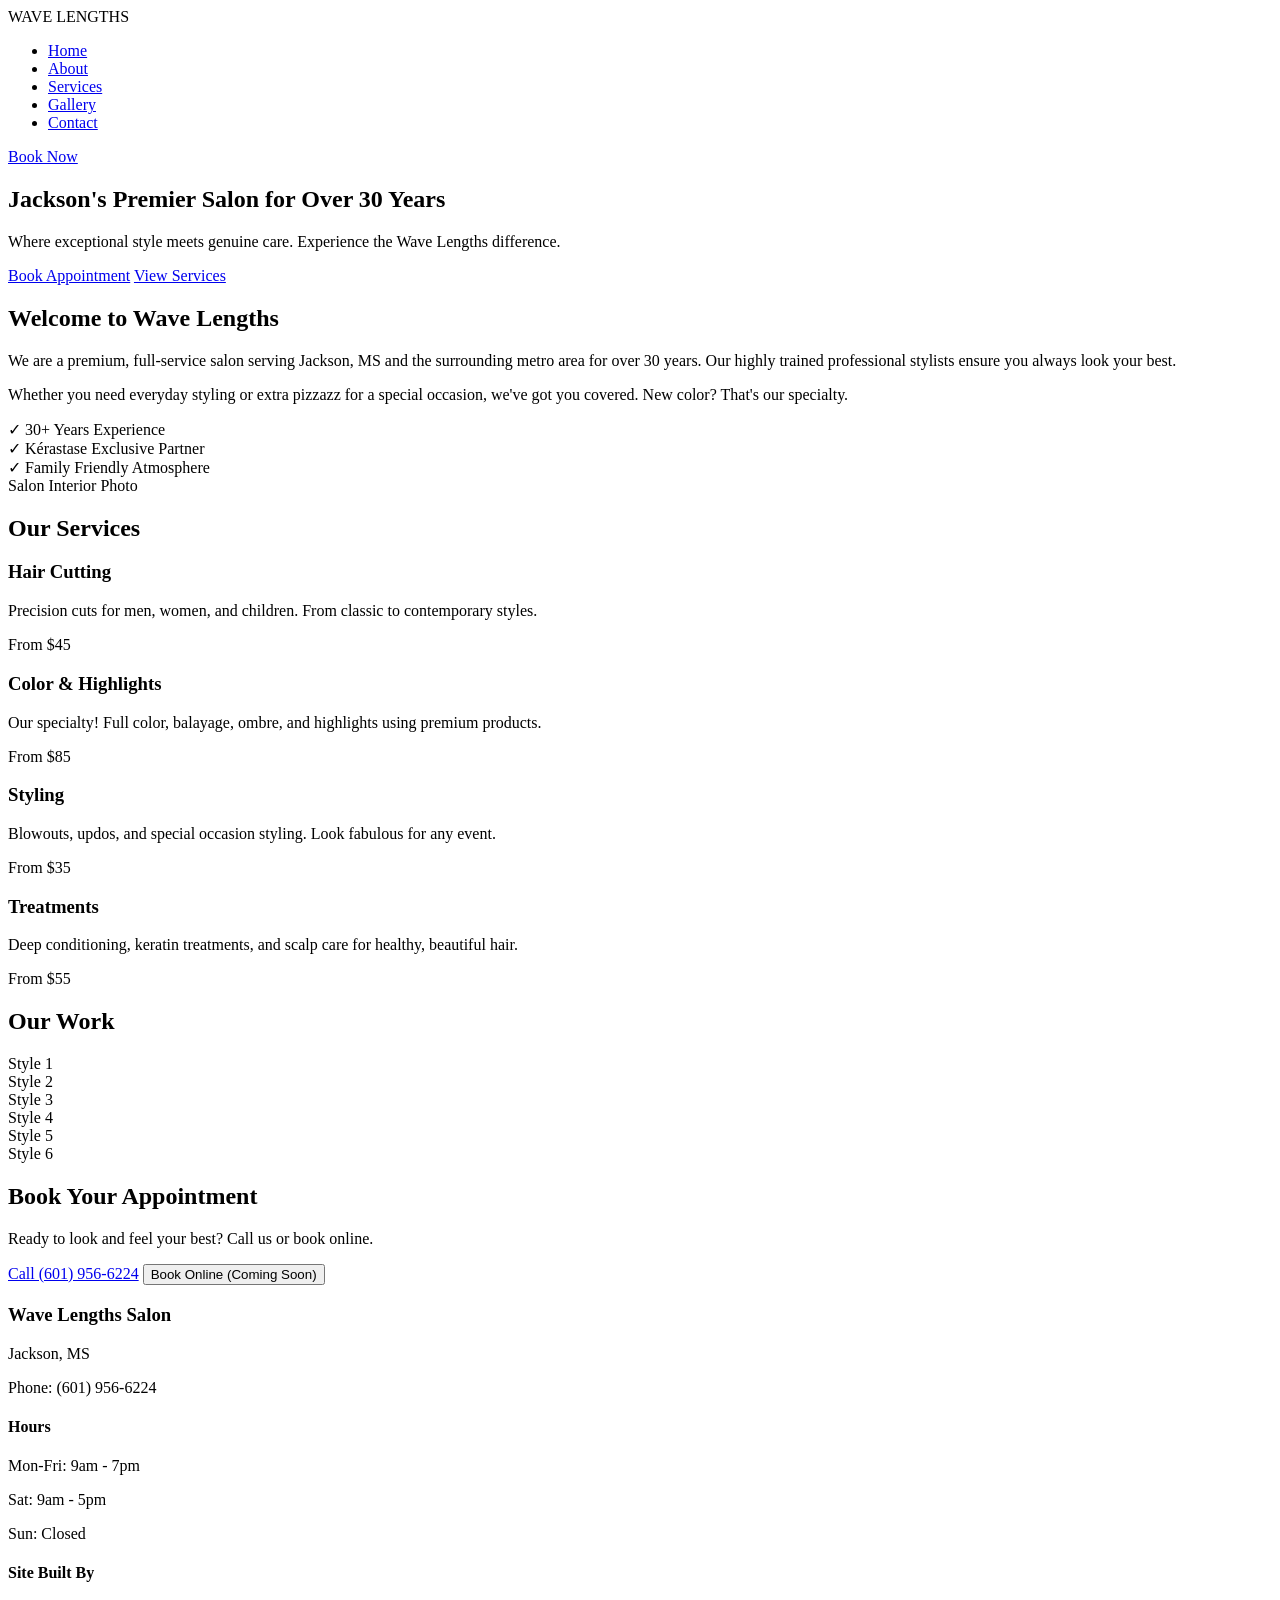
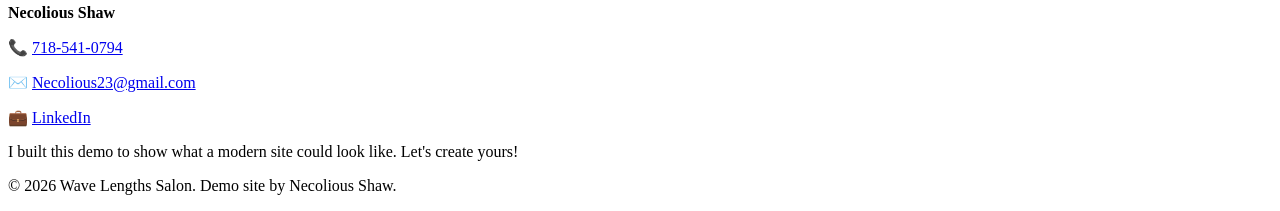
==== index.html @ 5026e99c "Create index.html" ====
<!DOCTYPE html>
<html lang="en">
<head>
    <meta charset="UTF-8">
    <meta name="viewport" content="width=device-width, initial-scale=1.0">
    <title>Wave Lengths Salon | Jackson MS</title>
    <link rel="stylesheet" href="style.css">
    <link href="https://fonts.googleapis.com/css2?family=Playfair+Display:wght@400;600&family=Lato:wght@300;400;700&display=swap" rel="stylesheet">
</head>
<body>
    <!-- Navigation -->
    <nav>
        <div class="logo">WAVE LENGTHS</div>
        <ul class="nav-links">
            <li><a href="#home">Home</a></li>
            <li><a href="#about">About</a></li>
            <li><a href="#services">Services</a></li>
            <li><a href="#gallery">Gallery</a></li>
            <li><a href="#contact">Contact</a></li>
        </ul>
        <a href="#book" class="cta-btn">Book Now</a>
    </nav>

    <!-- Hero Section -->
    <section id="home" class="hero">
        <div class="hero-content">
            <h1>Jackson's Premier Salon for Over 30 Years</h1>
            <p>Where exceptional style meets genuine care. Experience the Wave Lengths difference.</p>
            <div class="hero-buttons">
                <a href="#book" class="btn-primary">Book Appointment</a>
                <a href="#services" class="btn-secondary">View Services</a>
            </div>
        </div>
    </section>

    <!-- About Section -->
    <section id="about" class="about">
        <div class="container">
            <div class="about-grid">
                <div class="about-text">
                    <h2>Welcome to Wave Lengths</h2>
                    <p>We are a premium, full-service salon serving Jackson, MS and the surrounding metro area for over 30 years. Our highly trained professional stylists ensure you always look your best.</p>
                    <p>Whether you need everyday styling or extra pizzazz for a special occasion, we've got you covered. New color? That's our specialty.</p>
                    <div class="features">
                        <div class="feature">
                            <span class="icon">✓</span>
                            <span>30+ Years Experience</span>
                        </div>
                        <div class="feature">
                            <span class="icon">✓</span>
                            <span>Kérastase Exclusive Partner</span>
                        </div>
                        <div class="feature">
                            <span class="icon">✓</span>
                            <span>Family Friendly Atmosphere</span>
                        </div>
                    </div>
                </div>
                <div class="about-image">
                    <div class="image-placeholder">Salon Interior Photo</div>
                </div>
            </div>
        </div>
    </section>

    <!-- Services Section -->
    <section id="services" class="services">
        <div class="container">
            <h2>Our Services</h2>
            <div class="services-grid">
                <div class="service-card">
                    <h3>Hair Cutting</h3>
                    <p>Precision cuts for men, women, and children. From classic to contemporary styles.</p>
                    <span class="price">From $45</span>
                </div>
                <div class="service-card">
                    <h3>Color & Highlights</h3>
                    <p>Our specialty! Full color, balayage, ombre, and highlights using premium products.</p>
                    <span class="price">From $85</span>
                </div>
                <div class="service-card">
                    <h3>Styling</h3>
                    <p>Blowouts, updos, and special occasion styling. Look fabulous for any event.</p>
                    <span class="price">From $35</span>
                </div>
                <div class="service-card">
                    <h3>Treatments</h3>
                    <p>Deep conditioning, keratin treatments, and scalp care for healthy, beautiful hair.</p>
                    <span class="price">From $55</span>
                </div>
            </div>
        </div>
    </section>

    <!-- Gallery Section -->
    <section id="gallery" class="gallery">
        <div class="container">
            <h2>Our Work</h2>
            <div class="gallery-grid">
                <div class="gallery-item">Style 1</div>
                <div class="gallery-item">Style 2</div>
                <div class="gallery-item">Style 3</div>
                <div class="gallery-item">Style 4</div>
                <div class="gallery-item">Style 5</div>
                <div class="gallery-item">Style 6</div>
            </div>
        </div>
    </section>

    <!-- Book Section -->
    <section id="book" class="book">
        <div class="container">
            <h2>Book Your Appointment</h2>
            <p>Ready to look and feel your best? Call us or book online.</p>
            <div class="book-options">
                <a href="tel:601-956-6224" class="btn-primary">Call (601) 956-6224</a>
                <button class="btn-secondary">Book Online (Coming Soon)</button>
            </div>
        </div>
    </section>

    <!-- Footer -->
    <footer>
        <div class="container">
            <div class="footer-grid">
                <div class="footer-info">
                    <h3>Wave Lengths Salon</h3>
                    <p>Jackson, MS</p>
                    <p>Phone: (601) 956-6224</p>
                </div>
                <div class="footer-hours">
                    <h4>Hours</h4>
                    <p>Mon-Fri: 9am - 7pm</p>
                    <p>Sat: 9am - 5pm</p>
                    <p>Sun: Closed</p>
                </div>
                <div class="footer-contact">
                    <h4>Site Built By</h4>
                    <p><strong>Necolious Shaw</strong></p>
                    <p>📞 <a href="tel:718-541-0794">718-541-0794</a></p>
                    <p>✉️ <a href="mailto:Necolious23@gmail.com">Necolious23@gmail.com</a></p>
                    <p>💼 <a href="https://www.linkedin.com/in/necolious-shaw-442873396/" target="_blank">LinkedIn</a></p>
                    <p class="offer">I built this demo to show what a modern site could look like. Let's create yours!</p>
                </div>
            </div>
            <div class="footer-bottom">
                <p>&copy; 2026 Wave Lengths Salon. Demo site by Necolious Shaw.</p>
            </div>
        </div>
    </footer>
</body>
</html>
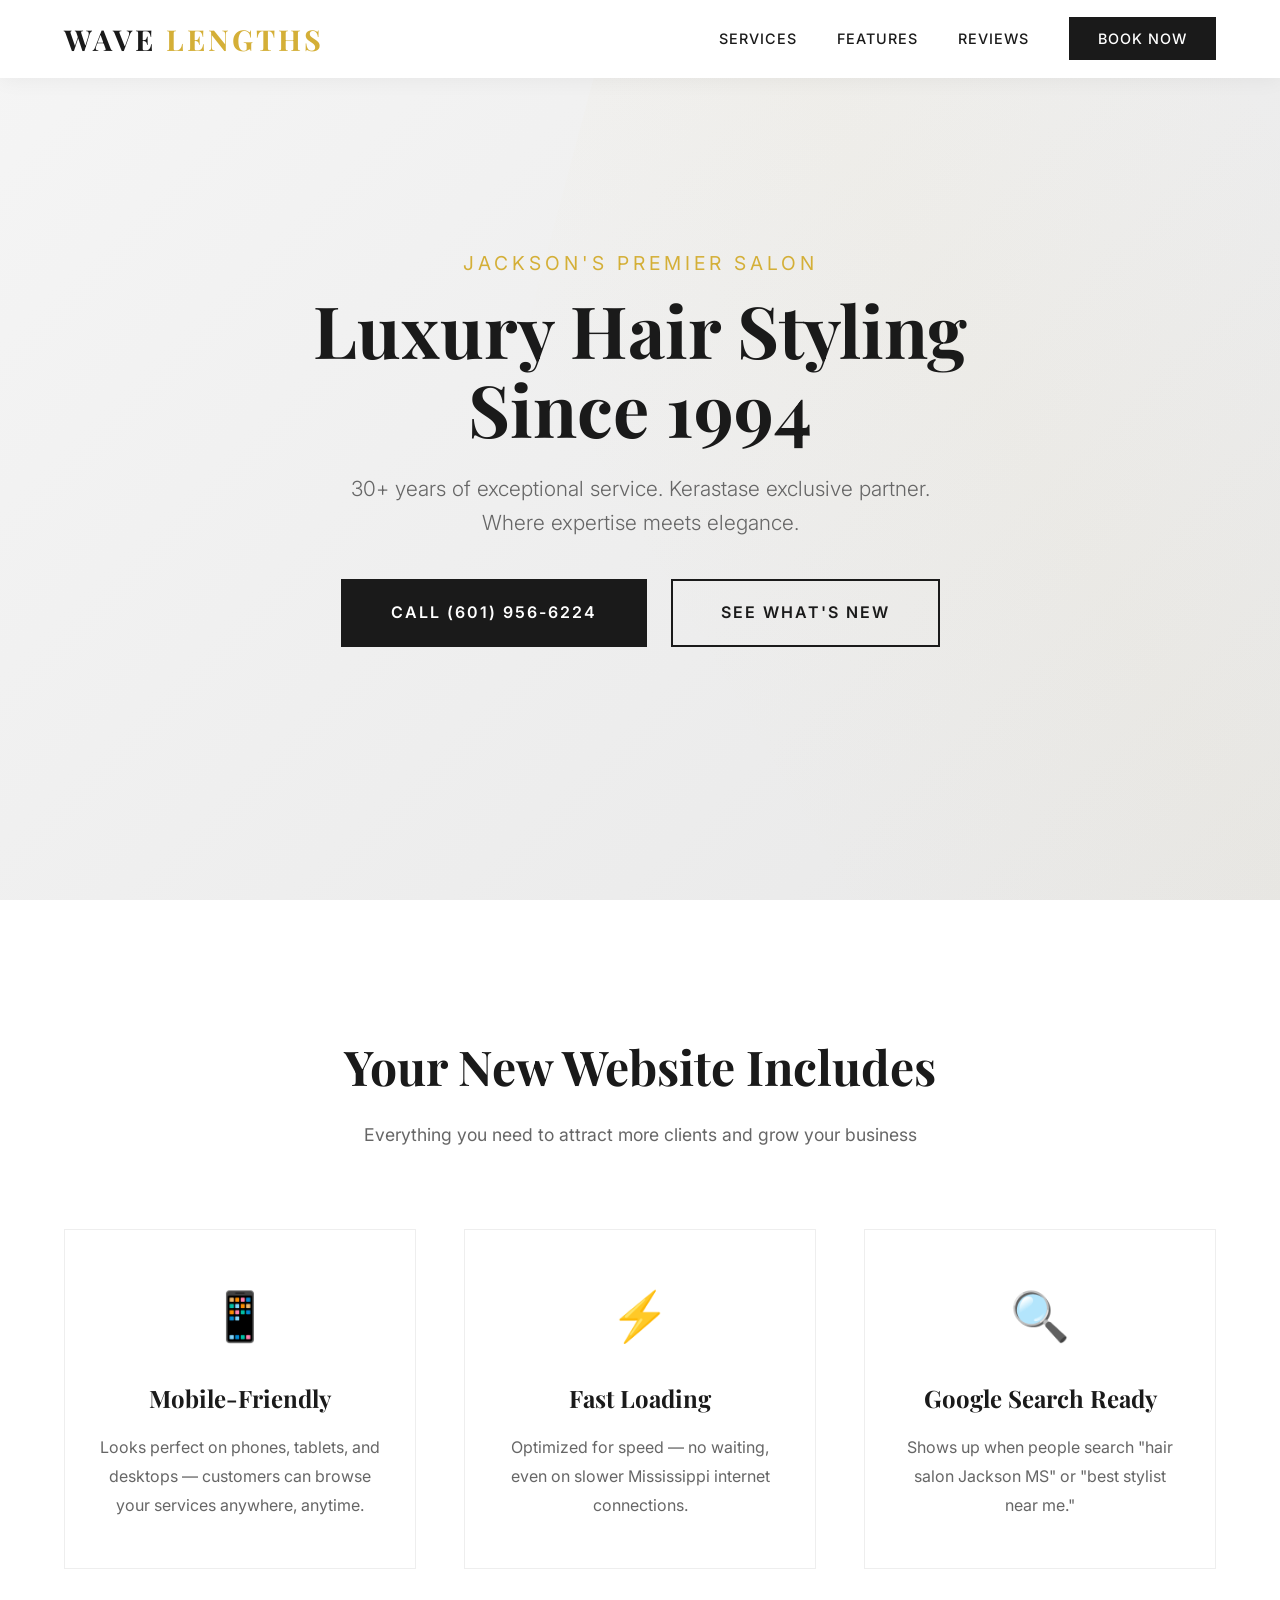
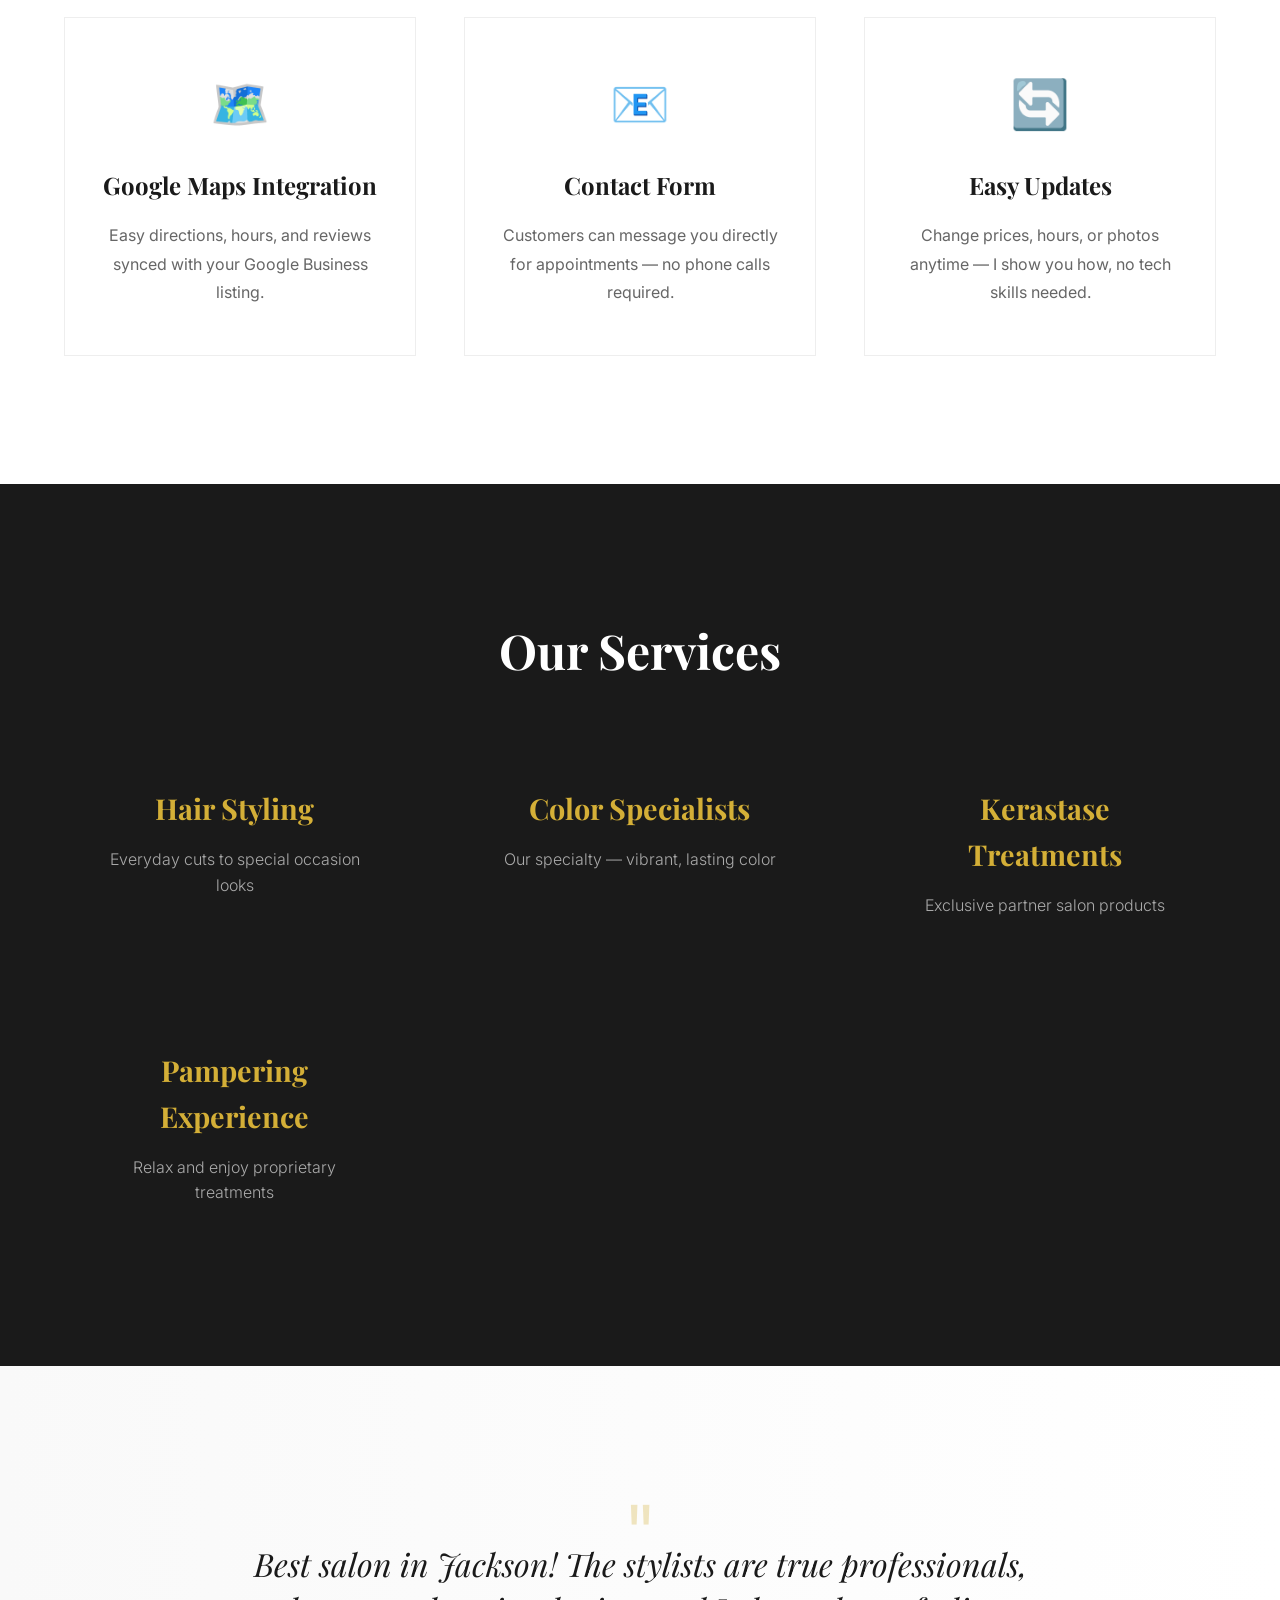
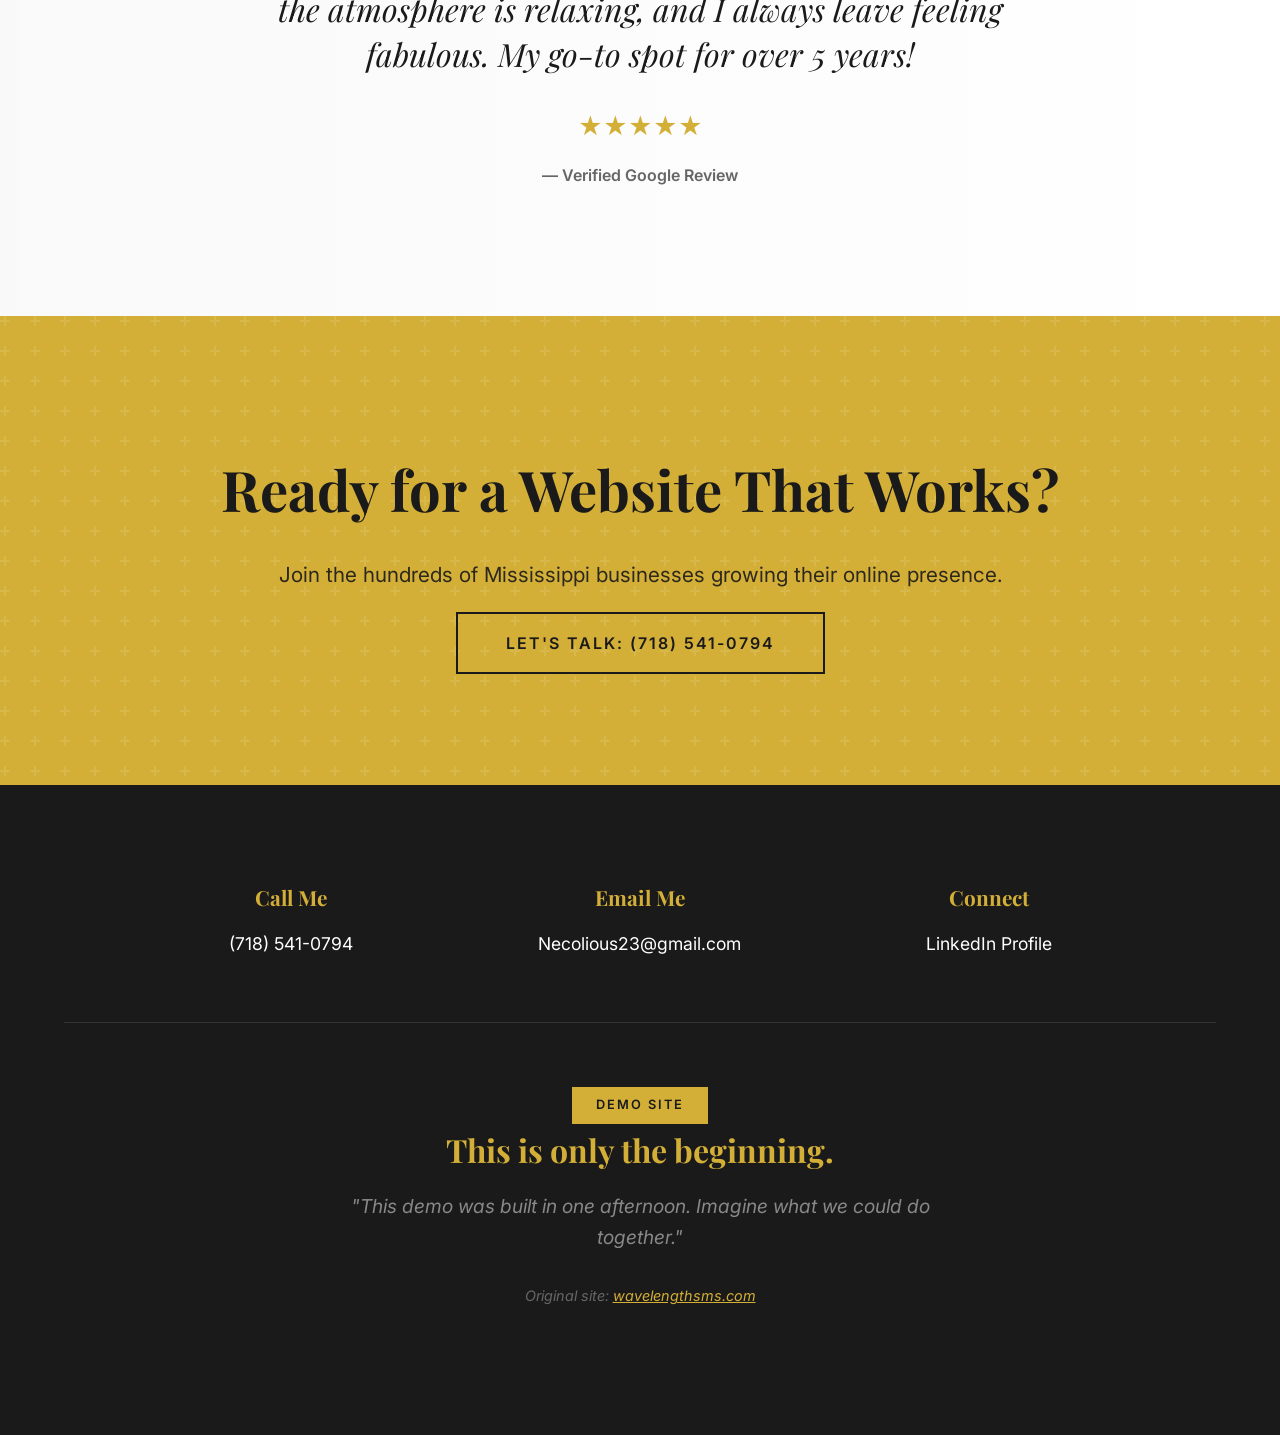
==== commit ac1eebd7: "Update index.html" ====
--- a/index.html
+++ b/index.html
@@ -3,150 +3,625 @@
 <head>
     <meta charset="UTF-8">
     <meta name="viewport" content="width=device-width, initial-scale=1.0">
-    <title>Wave Lengths Salon | Jackson MS</title>
-    <link rel="stylesheet" href="style.css">
-    <link href="https://fonts.googleapis.com/css2?family=Playfair+Display:wght@400;600&family=Lato:wght@300;400;700&display=swap" rel="stylesheet">
+    <title>Wave Lengths Salon | Premium Hair Styling in Jackson, MS</title>
+    <link href="https://fonts.googleapis.com/css2?family=Playfair+Display:wght@400;600;700&family=Inter:wght@300;400;500;600&display=swap" rel="stylesheet">
+    <style>
+        * {
+            margin: 0;
+            padding: 0;
+            box-sizing: border-box;
+        }
+
+        :root {
+            --gold: #D4AF37;
+            --dark: #1a1a1a;
+            --light: #fafafa;
+            --gray: #666;
+            --accent: #2c2c2c;
+        }
+
+        body {
+            font-family: 'Inter', sans-serif;
+            line-height: 1.6;
+            color: var(--dark);
+            overflow-x: hidden;
+        }
+
+        /* Navigation */
+        nav {
+            position: fixed;
+            top: 0;
+            width: 100%;
+            background: rgba(255,255,255,0.98);
+            backdrop-filter: blur(10px);
+            z-index: 1000;
+            padding: 1rem 5%;
+            display: flex;
+            justify-content: space-between;
+            align-items: center;
+            box-shadow: 0 2px 20px rgba(0,0,0,0.05);
+        }
+
+        .logo {
+            font-family: 'Playfair Display', serif;
+            font-size: 1.8rem;
+            font-weight: 700;
+            color: var(--dark);
+            letter-spacing: 3px;
+        }
+
+        .logo span {
+            color: var(--gold);
+        }
+
+        .nav-links {
+            display: flex;
+            gap: 2.5rem;
+            list-style: none;
+        }
+
+        .nav-links a {
+            text-decoration: none;
+            color: var(--dark);
+            font-weight: 500;
+            font-size: 0.9rem;
+            text-transform: uppercase;
+            letter-spacing: 1px;
+            transition: color 0.3s;
+        }
+
+        .nav-links a:hover {
+            color: var(--gold);
+        }
+
+        .cta-btn {
+            background: var(--dark);
+            color: white !important;
+            padding: 0.8rem 1.8rem;
+            border-radius: 0;
+            transition: all 0.3s;
+        }
+
+        .cta-btn:hover {
+            background: var(--gold);
+            color: var(--dark) !important;
+        }
+
+        /* Hero Section */
+        .hero {
+            height: 100vh;
+            background: linear-gradient(135deg, #f5f5f5 0%, #e8e8e8 100%);
+            display: flex;
+            align-items: center;
+            justify-content: center;
+            text-align: center;
+            position: relative;
+            overflow: hidden;
+        }
+
+        .hero::before {
+            content: '';
+            position: absolute;
+            top: -50%;
+            right: -20%;
+            width: 80%;
+            height: 200%;
+            background: linear-gradient(45deg, transparent 30%, rgba(212,175,55,0.03) 50%, transparent 70%);
+            transform: rotate(15deg);
+        }
+
+        .hero-content {
+            z-index: 2;
+            max-width: 900px;
+            padding: 0 2rem;
+        }
+
+        .hero h1 {
+            font-family: 'Playfair Display', serif;
+            font-size: 4.5rem;
+            font-weight: 700;
+            margin-bottom: 1.5rem;
+            line-height: 1.1;
+            animation: fadeInUp 1s ease;
+        }
+
+        .hero h1 span {
+            color: var(--gold);
+            display: block;
+            font-size: 1.2rem;
+            font-family: 'Inter', sans-serif;
+            letter-spacing: 4px;
+            text-transform: uppercase;
+            margin-bottom: 1rem;
+            font-weight: 400;
+        }
+
+        .hero p {
+            font-size: 1.3rem;
+            color: var(--gray);
+            margin-bottom: 2.5rem;
+            animation: fadeInUp 1s ease 0.2s both;
+            font-weight: 300;
+        }
+
+        .hero-buttons {
+            display: flex;
+            gap: 1.5rem;
+            justify-content: center;
+            animation: fadeInUp 1s ease 0.4s both;
+        }
+
+        .btn-primary {
+            background: var(--dark);
+            color: white;
+            padding: 1.2rem 3rem;
+            text-decoration: none;
+            font-weight: 600;
+            text-transform: uppercase;
+            letter-spacing: 2px;
+            transition: all 0.3s;
+            border: 2px solid var(--dark);
+        }
+
+        .btn-primary:hover {
+            background: transparent;
+            color: var(--dark);
+        }
+
+        .btn-secondary {
+            background: transparent;
+            color: var(--dark);
+            padding: 1.2rem 3rem;
+            text-decoration: none;
+            font-weight: 600;
+            text-transform: uppercase;
+            letter-spacing: 2px;
+            border: 2px solid var(--dark);
+            transition: all 0.3s;
+        }
+
+        .btn-secondary:hover {
+            background: var(--gold);
+            border-color: var(--gold);
+        }
+
+        /* Features Section */
+        .features {
+            padding: 8rem 5%;
+            background: white;
+        }
+
+        .section-header {
+            text-align: center;
+            margin-bottom: 5rem;
+        }
+
+        .section-header h2 {
+            font-family: 'Playfair Display', serif;
+            font-size: 3rem;
+            margin-bottom: 1rem;
+        }
+
+        .section-header p {
+            color: var(--gray);
+            font-size: 1.1rem;
+        }
+
+        .features-grid {
+            display: grid;
+            grid-template-columns: repeat(auto-fit, minmax(300px, 1fr));
+            gap: 3rem;
+            max-width: 1400px;
+            margin: 0 auto;
+        }
+
+        .feature-card {
+            padding: 3rem 2rem;
+            text-align: center;
+            border: 1px solid #eee;
+            transition: all 0.3s;
+            position: relative;
+            overflow: hidden;
+        }
+
+        .feature-card::before {
+            content: '';
+            position: absolute;
+            top: 0;
+            left: 0;
+            width: 100%;
+            height: 3px;
+            background: var(--gold);
+            transform: scaleX(0);
+            transition: transform 0.3s;
+        }
+
+        .feature-card:hover {
+            box-shadow: 0 20px 40px rgba(0,0,0,0.1);
+            transform: translateY(-5px);
+        }
+
+        .feature-card:hover::before {
+            transform: scaleX(1);
+        }
+
+        .feature-icon {
+            font-size: 3rem;
+            margin-bottom: 1.5rem;
+            display: block;
+        }
+
+        .feature-card h3 {
+            font-family: 'Playfair Display', serif;
+            font-size: 1.5rem;
+            margin-bottom: 1rem;
+        }
+
+        .feature-card p {
+            color: var(--gray);
+            line-height: 1.8;
+        }
+
+        /* Services Preview */
+        .services {
+            padding: 8rem 5%;
+            background: var(--dark);
+            color: white;
+            text-align: center;
+        }
+
+        .services h2 {
+            font-family: 'Playfair Display', serif;
+            font-size: 3rem;
+            margin-bottom: 4rem;
+        }
+
+        .services-grid {
+            display: grid;
+            grid-template-columns: repeat(auto-fit, minmax(250px, 1fr));
+            gap: 4rem;
+            max-width: 1200px;
+            margin: 0 auto;
+        }
+
+        .service-item {
+            padding: 2rem;
+        }
+
+        .service-item h3 {
+            font-family: 'Playfair Display', serif;
+            font-size: 1.8rem;
+            margin-bottom: 1rem;
+            color: var(--gold);
+        }
+
+        .service-item p {
+            color: #aaa;
+            font-weight: 300;
+        }
+
+        /* Testimonial */
+        .testimonial {
+            padding: 8rem 5%;
+            background: linear-gradient(to right, #f9f9f9, #fff);
+            text-align: center;
+        }
+
+        .testimonial-content {
+            max-width: 800px;
+            margin: 0 auto;
+        }
+
+        .quote-icon {
+            font-size: 5rem;
+            color: var(--gold);
+            line-height: 1;
+            margin-bottom: -2rem;
+            opacity: 0.3;
+        }
+
+        .testimonial blockquote {
+            font-family: 'Playfair Display', serif;
+            font-size: 2rem;
+            font-style: italic;
+            margin-bottom: 2rem;
+            line-height: 1.4;
+        }
+
+        .stars {
+            color: var(--gold);
+            font-size: 1.5rem;
+            margin-bottom: 1rem;
+        }
+
+        .testimonial-author {
+            font-weight: 600;
+            color: var(--gray);
+        }
+
+        /* CTA Section */
+        .cta-section {
+            padding: 8rem 5%;
+            background: var(--gold);
+            text-align: center;
+            position: relative;
+            overflow: hidden;
+        }
+
+        .cta-section::before {
+            content: '';
+            position: absolute;
+            top: 0;
+            left: 0;
+            width: 100%;
+            height: 100%;
+            background: url("data:image/svg+xml,%3Csvg width='60' height='60' viewBox='0 0 60 60' xmlns='http://www.w3.org/2000/svg'%3E%3Cg fill='none' fill-rule='evenodd'%3E%3Cg fill='%23ffffff' fill-opacity='0.1'%3E%3Cpath d='M36 34v-4h-2v4h-4v2h4v4h2v-4h4v-2h-4zm0-30V0h-2v4h-4v2h4v4h2V6h4V4h-4zM6 34v-4H4v4H0v2h4v4h2v-4h4v-2H6zM6 4V0H4v4H0v2h4v4h2V6h4V4H6z'/%3E%3C/g%3E%3C/g%3E%3C/svg%3E");
+        }
+
+        .cta-content {
+            position: relative;
+            z-index: 1;
+        }
+
+        .cta-section h2 {
+            font-family: 'Playfair Display', serif;
+            font-size: 3.5rem;
+            margin-bottom: 1.5rem;
+            color: var(--dark);
+        }
+
+        .cta-section p {
+            font-size: 1.3rem;
+            color: var(--dark);
+            margin-bottom: 2.5rem;
+            opacity: 0.9;
+        }
+
+        /* Contact / Footer */
+        .contact {
+            padding: 6rem 5%;
+            background: var(--dark);
+            color: white;
+            text-align: center;
+        }
+
+        .contact-grid {
+            display: grid;
+            grid-template-columns: repeat(auto-fit, minmax(250px, 1fr));
+            gap: 3rem;
+            max-width: 1000px;
+            margin: 0 auto 4rem;
+        }
+
+        .contact-item h3 {
+            font-family: 'Playfair Display', serif;
+            color: var(--gold);
+            margin-bottom: 1rem;
+            font-size: 1.3rem;
+        }
+
+        .contact-item a {
+            color: white;
+            text-decoration: none;
+            font-size: 1.1rem;
+            transition: color 0.3s;
+        }
+
+        .contact-item a:hover {
+            color: var(--gold);
+        }
+
+        .demo-notice {
+            border-top: 1px solid #333;
+            padding-top: 4rem;
+            margin-top: 4rem;
+        }
+
+        .demo-notice h3 {
+            font-family: 'Playfair Display', serif;
+            font-size: 2rem;
+            color: var(--gold);
+            margin-bottom: 1rem;
+        }
+
+        .demo-notice p {
+            color: #888;
+            font-size: 1.2rem;
+            max-width: 600px;
+            margin: 0 auto 2rem;
+            font-style: italic;
+        }
+
+        .demo-tag {
+            display: inline-block;
+            background: var(--gold);
+            color: var(--dark);
+            padding: 0.5rem 1.5rem;
+            font-weight: 600;
+            text-transform: uppercase;
+            letter-spacing: 2px;
+            font-size: 0.8rem;
+        }
+
+        /* Animations */
+        @keyframes fadeInUp {
+            from {
+                opacity: 0;
+                transform: translateY(30px);
+            }
+            to {
+                opacity: 1;
+                transform: translateY(0);
+            }
+        }
+
+        /* Mobile Responsive */
+        @media (max-width: 768px) {
+            .nav-links {
+                display: none;
+            }
+            
+            .hero h1 {
+                font-size: 2.5rem;
+            }
+            
+            .hero-buttons {
+                flex-direction: column;
+                align-items: center;
+            }
+            
+            .section-header h2,
+            .services h2,
+            .cta-section h2 {
+                font-size: 2rem;
+            }
+        }
+    </style>
 </head>
 <body>
+
     <!-- Navigation -->
     <nav>
-        <div class="logo">WAVE LENGTHS</div>
+        <div class="logo">WAVE <span>LENGTHS</span></div>
         <ul class="nav-links">
-            <li><a href="#home">Home</a></li>
-            <li><a href="#about">About</a></li>
             <li><a href="#services">Services</a></li>
-            <li><a href="#gallery">Gallery</a></li>
-            <li><a href="#contact">Contact</a></li>
+            <li><a href="#features">Features</a></li>
+            <li><a href="#testimonials">Reviews</a></li>
+            <li><a href="#contact" class="cta-btn">Book Now</a></li>
         </ul>
-        <a href="#book" class="cta-btn">Book Now</a>
     </nav>
 
     <!-- Hero Section -->
-    <section id="home" class="hero">
+    <section class="hero">
         <div class="hero-content">
-            <h1>Jackson's Premier Salon for Over 30 Years</h1>
-            <p>Where exceptional style meets genuine care. Experience the Wave Lengths difference.</p>
+            <h1>
+                <span>Jackson's Premier Salon</span>
+                Luxury Hair Styling<br>Since 1994
+            </h1>
+            <p>30+ years of exceptional service. Kerastase exclusive partner. <br>Where expertise meets elegance.</p>
             <div class="hero-buttons">
-                <a href="#book" class="btn-primary">Book Appointment</a>
-                <a href="#services" class="btn-secondary">View Services</a>
+                <a href="tel:601-956-6224" class="btn-primary">Call (601) 956-6224</a>
+                <a href="#features" class="btn-secondary">See What's New</a>
             </div>
         </div>
     </section>
 
-    <!-- About Section -->
-    <section id="about" class="about">
-        <div class="container">
-            <div class="about-grid">
-                <div class="about-text">
-                    <h2>Welcome to Wave Lengths</h2>
-                    <p>We are a premium, full-service salon serving Jackson, MS and the surrounding metro area for over 30 years. Our highly trained professional stylists ensure you always look your best.</p>
-                    <p>Whether you need everyday styling or extra pizzazz for a special occasion, we've got you covered. New color? That's our specialty.</p>
-                    <div class="features">
-                        <div class="feature">
-                            <span class="icon">✓</span>
-                            <span>30+ Years Experience</span>
-                        </div>
-                        <div class="feature">
-                            <span class="icon">✓</span>
-                            <span>Kérastase Exclusive Partner</span>
-                        </div>
-                        <div class="feature">
-                            <span class="icon">✓</span>
-                            <span>Family Friendly Atmosphere</span>
-                        </div>
-                    </div>
-                </div>
-                <div class="about-image">
-                    <div class="image-placeholder">Salon Interior Photo</div>
-                </div>
+    <!-- Features Section -->
+    <section class="features" id="features">
+        <div class="section-header">
+            <h2>Your New Website Includes</h2>
+            <p>Everything you need to attract more clients and grow your business</p>
+        </div>
+        
+        <div class="features-grid">
+            <div class="feature-card">
+                <span class="feature-icon">📱</span>
+                <h3>Mobile-Friendly</h3>
+                <p>Looks perfect on phones, tablets, and desktops — customers can browse your services anywhere, anytime.</p>
+            </div>
+            
+            <div class="feature-card">
+                <span class="feature-icon">⚡</span>
+                <h3>Fast Loading</h3>
+                <p>Optimized for speed — no waiting, even on slower Mississippi internet connections.</p>
+            </div>
+            
+            <div class="feature-card">
+                <span class="feature-icon">🔍</span>
+                <h3>Google Search Ready</h3>
+                <p>Shows up when people search "hair salon Jackson MS" or "best stylist near me."</p>
+            </div>
+            
+            <div class="feature-card">
+                <span class="feature-icon">🗺️</span>
+                <h3>Google Maps Integration</h3>
+                <p>Easy directions, hours, and reviews synced with your Google Business listing.</p>
+            </div>
+            
+            <div class="feature-card">
+                <span class="feature-icon">📧</span>
+                <h3>Contact Form</h3>
+                <p>Customers can message you directly for appointments — no phone calls required.</p>
+            </div>
+            
+            <div class="feature-card">
+                <span class="feature-icon">🔄</span>
+                <h3>Easy Updates</h3>
+                <p>Change prices, hours, or photos anytime — I show you how, no tech skills needed.</p>
             </div>
         </div>
     </section>
 
-    <!-- Services Section -->
-    <section id="services" class="services">
-        <div class="container">
-            <h2>Our Services</h2>
-            <div class="services-grid">
-                <div class="service-card">
-                    <h3>Hair Cutting</h3>
-                    <p>Precision cuts for men, women, and children. From classic to contemporary styles.</p>
-                    <span class="price">From $45</span>
-                </div>
-                <div class="service-card">
-                    <h3>Color & Highlights</h3>
-                    <p>Our specialty! Full color, balayage, ombre, and highlights using premium products.</p>
-                    <span class="price">From $85</span>
-                </div>
-                <div class="service-card">
-                    <h3>Styling</h3>
-                    <p>Blowouts, updos, and special occasion styling. Look fabulous for any event.</p>
-                    <span class="price">From $35</span>
-                </div>
-                <div class="service-card">
-                    <h3>Treatments</h3>
-                    <p>Deep conditioning, keratin treatments, and scalp care for healthy, beautiful hair.</p>
-                    <span class="price">From $55</span>
-                </div>
+    <!-- Services -->
+    <section class="services" id="services">
+        <h2>Our Services</h2>
+        <div class="services-grid">
+            <div class="service-item">
+                <h3>Hair Styling</h3>
+                <p>Everyday cuts to special occasion looks</p>
+            </div>
+            <div class="service-item">
+                <h3>Color Specialists</h3>
+                <p>Our specialty — vibrant, lasting color</p>
+            </div>
+            <div class="service-item">
+                <h3>Kerastase Treatments</h3>
+                <p>Exclusive partner salon products</p>
+            </div>
+            <div class="service-item">
+                <h3>Pampering Experience</h3>
+                <p>Relax and enjoy proprietary treatments</p>
             </div>
         </div>
     </section>
 
-    <!-- Gallery Section -->
-    <section id="gallery" class="gallery">
-        <div class="container">
-            <h2>Our Work</h2>
-            <div class="gallery-grid">
-                <div class="gallery-item">Style 1</div>
-                <div class="gallery-item">Style 2</div>
-                <div class="gallery-item">Style 3</div>
-                <div class="gallery-item">Style 4</div>
-                <div class="gallery-item">Style 5</div>
-                <div class="gallery-item">Style 6</div>
-            </div>
+    <!-- Testimonial -->
+    <section class="testimonial" id="testimonials">
+        <div class="testimonial-content">
+            <div class="quote-icon">"</div>
+            <blockquote>
+                Best salon in Jackson! The stylists are true professionals, the atmosphere is relaxing, and I always leave feeling fabulous. My go-to spot for over 5 years!
+            </blockquote>
+            <div class="stars">★★★★★</div>
+            <p class="testimonial-author">— Verified Google Review</p>
         </div>
     </section>
 
-    <!-- Book Section -->
-    <section id="book" class="book">
-        <div class="container">
-            <h2>Book Your Appointment</h2>
-            <p>Ready to look and feel your best? Call us or book online.</p>
-            <div class="book-options">
-                <a href="tel:601-956-6224" class="btn-primary">Call (601) 956-6224</a>
-                <button class="btn-secondary">Book Online (Coming Soon)</button>
-            </div>
+    <!-- CTA Section -->
+    <section class="cta-section">
+        <div class="cta-content">
+            <h2>Ready for a Website That Works?</h2>
+            <p>Join the hundreds of Mississippi businesses growing their online presence.</p>
+            <a href="tel:718-541-0794" class="btn-secondary" style="border-color: var(--dark); color: var(--dark);">Let's Talk: (718) 541-0794</a>
         </div>
     </section>
 
-    <!-- Footer -->
-    <footer>
-        <div class="container">
-            <div class="footer-grid">
-                <div class="footer-info">
-                    <h3>Wave Lengths Salon</h3>
-                    <p>Jackson, MS</p>
-                    <p>Phone: (601) 956-6224</p>
-                </div>
-                <div class="footer-hours">
-                    <h4>Hours</h4>
-                    <p>Mon-Fri: 9am - 7pm</p>
-                    <p>Sat: 9am - 5pm</p>
-                    <p>Sun: Closed</p>
-                </div>
-                <div class="footer-contact">
-                    <h4>Site Built By</h4>
-                    <p><strong>Necolious Shaw</strong></p>
-                    <p>📞 <a href="tel:718-541-0794">718-541-0794</a></p>
-                    <p>✉️ <a href="mailto:Necolious23@gmail.com">Necolious23@gmail.com</a></p>
-                    <p>💼 <a href="https://www.linkedin.com/in/necolious-shaw-442873396/" target="_blank">LinkedIn</a></p>
-                    <p class="offer">I built this demo to show what a modern site could look like. Let's create yours!</p>
-                </div>
-            </div>
-            <div class="footer-bottom">
-                <p>&copy; 2026 Wave Lengths Salon. Demo site by Necolious Shaw.</p>
-            </div>
-        </div>
-    </footer>
+    <!-- Contact / Footer -->
+    <section class="contact" id="contact">
+        <div class="contact-grid">
+            <div class="contact-item">
+                <h3>Call Me</h3>
+                <a href="tel:718-541-0794">(718) 541-0794</a>
+            </div>
+            <div class="contact-item">
+                <h3>Email Me</h3>
+                <a href="mailto:Necolious23@gmail.com">Necolious23@gmail.com</a>
+            </div>
+            <div class="contact-item">
+                <h3>Connect</h3>
+                <a href="https://www.linkedin.com/in/necolious-shaw-442873396/" target="_blank">LinkedIn Profile</a>
+            </div>
+        </div>
+
+        <div class="demo-notice">
+            <span class="demo-tag">Demo Site</span>
+            <h3>This is only the beginning.</h3>
+            <p>"This demo was built in one afternoon. Imagine what we could do together."</p>
+            <p style="color: #666; font-size: 0.9rem; margin-top: 2rem;">
+                Original site: <a href="https://wavelengthsms.com/" target="_blank" style="color: var(--gold);">wavelengthsms.com</a>
+            </p>
+        </div>
+    </section>
+
 </body>
 </html>
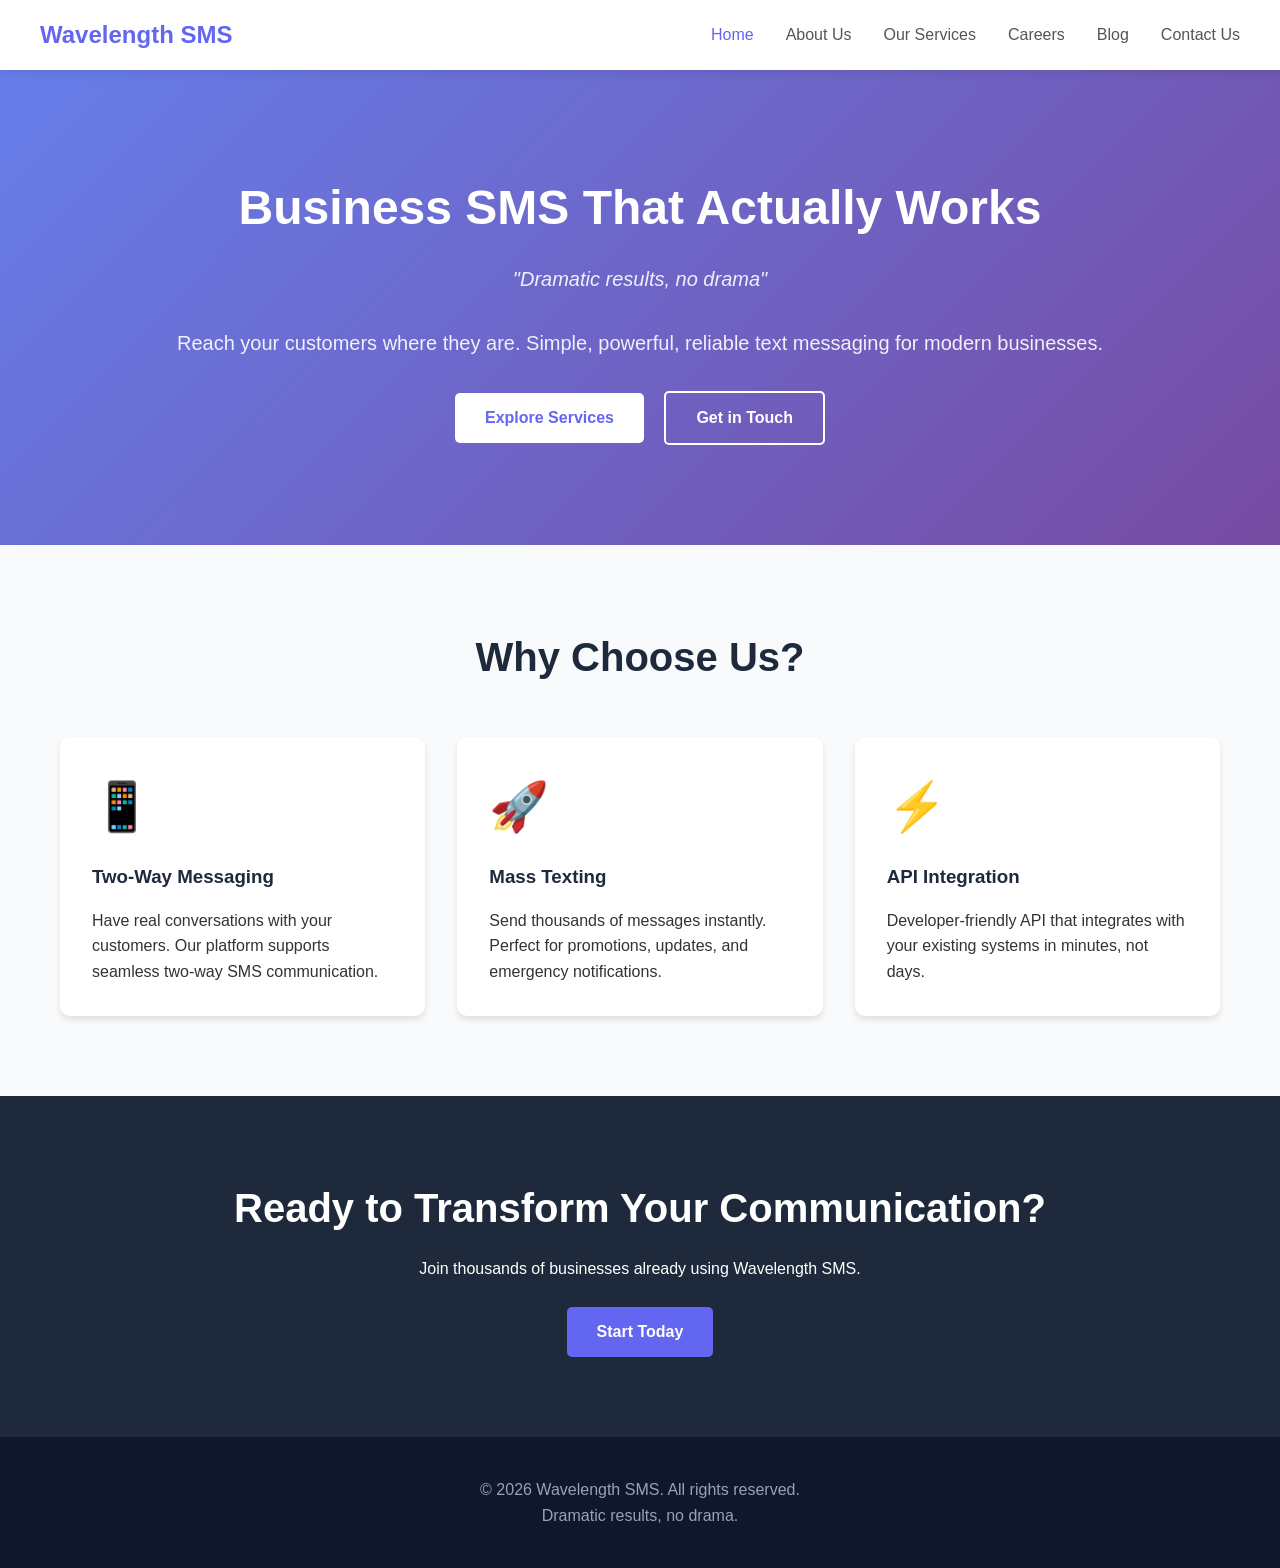
==== commit 5c7c4b48: "Update index.html" ====
--- a/index.html
+++ b/index.html
@@ -3,625 +3,117 @@
 <head>
     <meta charset="UTF-8">
     <meta name="viewport" content="width=device-width, initial-scale=1.0">
-    <title>Wave Lengths Salon | Premium Hair Styling in Jackson, MS</title>
-    <link href="https://fonts.googleapis.com/css2?family=Playfair+Display:wght@400;600;700&family=Inter:wght@300;400;500;600&display=swap" rel="stylesheet">
+    <title>Wavelength SMS - Dramatic Results, No Drama</title>
     <style>
-        * {
-            margin: 0;
-            padding: 0;
-            box-sizing: border-box;
-        }
-
-        :root {
-            --gold: #D4AF37;
-            --dark: #1a1a1a;
-            --light: #fafafa;
-            --gray: #666;
-            --accent: #2c2c2c;
-        }
-
-        body {
-            font-family: 'Inter', sans-serif;
-            line-height: 1.6;
-            color: var(--dark);
-            overflow-x: hidden;
-        }
-
+        * { margin: 0; padding: 0; box-sizing: border-box; }
+        body { font-family: -apple-system, BlinkMacSystemFont, 'Segoe UI', Roboto, sans-serif; line-height: 1.6; color: #333; }
+        .container { max-width: 1200px; margin: 0 auto; padding: 0 20px; }
+        
         /* Navigation */
-        nav {
-            position: fixed;
-            top: 0;
-            width: 100%;
-            background: rgba(255,255,255,0.98);
-            backdrop-filter: blur(10px);
-            z-index: 1000;
-            padding: 1rem 5%;
-            display: flex;
-            justify-content: space-between;
-            align-items: center;
-            box-shadow: 0 2px 20px rgba(0,0,0,0.05);
-        }
-
-        .logo {
-            font-family: 'Playfair Display', serif;
-            font-size: 1.8rem;
-            font-weight: 700;
-            color: var(--dark);
-            letter-spacing: 3px;
-        }
-
-        .logo span {
-            color: var(--gold);
-        }
-
-        .nav-links {
-            display: flex;
-            gap: 2.5rem;
-            list-style: none;
-        }
-
-        .nav-links a {
-            text-decoration: none;
-            color: var(--dark);
-            font-weight: 500;
-            font-size: 0.9rem;
-            text-transform: uppercase;
-            letter-spacing: 1px;
-            transition: color 0.3s;
-        }
-
-        .nav-links a:hover {
-            color: var(--gold);
-        }
-
-        .cta-btn {
-            background: var(--dark);
-            color: white !important;
-            padding: 0.8rem 1.8rem;
-            border-radius: 0;
-            transition: all 0.3s;
-        }
-
-        .cta-btn:hover {
-            background: var(--gold);
-            color: var(--dark) !important;
-        }
-
-        /* Hero Section */
-        .hero {
-            height: 100vh;
-            background: linear-gradient(135deg, #f5f5f5 0%, #e8e8e8 100%);
-            display: flex;
-            align-items: center;
-            justify-content: center;
-            text-align: center;
-            position: relative;
-            overflow: hidden;
-        }
-
-        .hero::before {
-            content: '';
-            position: absolute;
-            top: -50%;
-            right: -20%;
-            width: 80%;
-            height: 200%;
-            background: linear-gradient(45deg, transparent 30%, rgba(212,175,55,0.03) 50%, transparent 70%);
-            transform: rotate(15deg);
-        }
-
-        .hero-content {
-            z-index: 2;
-            max-width: 900px;
-            padding: 0 2rem;
-        }
-
-        .hero h1 {
-            font-family: 'Playfair Display', serif;
-            font-size: 4.5rem;
-            font-weight: 700;
-            margin-bottom: 1.5rem;
-            line-height: 1.1;
-            animation: fadeInUp 1s ease;
-        }
-
-        .hero h1 span {
-            color: var(--gold);
-            display: block;
-            font-size: 1.2rem;
-            font-family: 'Inter', sans-serif;
-            letter-spacing: 4px;
-            text-transform: uppercase;
-            margin-bottom: 1rem;
-            font-weight: 400;
-        }
-
-        .hero p {
-            font-size: 1.3rem;
-            color: var(--gray);
-            margin-bottom: 2.5rem;
-            animation: fadeInUp 1s ease 0.2s both;
-            font-weight: 300;
-        }
-
-        .hero-buttons {
-            display: flex;
-            gap: 1.5rem;
-            justify-content: center;
-            animation: fadeInUp 1s ease 0.4s both;
-        }
-
-        .btn-primary {
-            background: var(--dark);
-            color: white;
-            padding: 1.2rem 3rem;
-            text-decoration: none;
-            font-weight: 600;
-            text-transform: uppercase;
-            letter-spacing: 2px;
-            transition: all 0.3s;
-            border: 2px solid var(--dark);
-        }
-
-        .btn-primary:hover {
-            background: transparent;
-            color: var(--dark);
-        }
-
-        .btn-secondary {
-            background: transparent;
-            color: var(--dark);
-            padding: 1.2rem 3rem;
-            text-decoration: none;
-            font-weight: 600;
-            text-transform: uppercase;
-            letter-spacing: 2px;
-            border: 2px solid var(--dark);
-            transition: all 0.3s;
-        }
-
-        .btn-secondary:hover {
-            background: var(--gold);
-            border-color: var(--gold);
-        }
-
-        /* Features Section */
-        .features {
-            padding: 8rem 5%;
-            background: white;
-        }
-
-        .section-header {
-            text-align: center;
-            margin-bottom: 5rem;
-        }
-
-        .section-header h2 {
-            font-family: 'Playfair Display', serif;
-            font-size: 3rem;
-            margin-bottom: 1rem;
-        }
-
-        .section-header p {
-            color: var(--gray);
-            font-size: 1.1rem;
-        }
-
-        .features-grid {
-            display: grid;
-            grid-template-columns: repeat(auto-fit, minmax(300px, 1fr));
-            gap: 3rem;
-            max-width: 1400px;
-            margin: 0 auto;
-        }
-
-        .feature-card {
-            padding: 3rem 2rem;
-            text-align: center;
-            border: 1px solid #eee;
-            transition: all 0.3s;
-            position: relative;
-            overflow: hidden;
-        }
-
-        .feature-card::before {
-            content: '';
-            position: absolute;
-            top: 0;
-            left: 0;
-            width: 100%;
-            height: 3px;
-            background: var(--gold);
-            transform: scaleX(0);
-            transition: transform 0.3s;
-        }
-
-        .feature-card:hover {
-            box-shadow: 0 20px 40px rgba(0,0,0,0.1);
-            transform: translateY(-5px);
-        }
-
-        .feature-card:hover::before {
-            transform: scaleX(1);
-        }
-
-        .feature-icon {
-            font-size: 3rem;
-            margin-bottom: 1.5rem;
-            display: block;
-        }
-
-        .feature-card h3 {
-            font-family: 'Playfair Display', serif;
-            font-size: 1.5rem;
-            margin-bottom: 1rem;
-        }
-
-        .feature-card p {
-            color: var(--gray);
-            line-height: 1.8;
-        }
-
-        /* Services Preview */
-        .services {
-            padding: 8rem 5%;
-            background: var(--dark);
-            color: white;
-            text-align: center;
-        }
-
-        .services h2 {
-            font-family: 'Playfair Display', serif;
-            font-size: 3rem;
-            margin-bottom: 4rem;
-        }
-
-        .services-grid {
-            display: grid;
-            grid-template-columns: repeat(auto-fit, minmax(250px, 1fr));
-            gap: 4rem;
-            max-width: 1200px;
-            margin: 0 auto;
-        }
-
-        .service-item {
-            padding: 2rem;
-        }
-
-        .service-item h3 {
-            font-family: 'Playfair Display', serif;
-            font-size: 1.8rem;
-            margin-bottom: 1rem;
-            color: var(--gold);
-        }
-
-        .service-item p {
-            color: #aaa;
-            font-weight: 300;
-        }
-
-        /* Testimonial */
-        .testimonial {
-            padding: 8rem 5%;
-            background: linear-gradient(to right, #f9f9f9, #fff);
-            text-align: center;
-        }
-
-        .testimonial-content {
-            max-width: 800px;
-            margin: 0 auto;
-        }
-
-        .quote-icon {
-            font-size: 5rem;
-            color: var(--gold);
-            line-height: 1;
-            margin-bottom: -2rem;
-            opacity: 0.3;
-        }
-
-        .testimonial blockquote {
-            font-family: 'Playfair Display', serif;
-            font-size: 2rem;
-            font-style: italic;
-            margin-bottom: 2rem;
-            line-height: 1.4;
-        }
-
-        .stars {
-            color: var(--gold);
-            font-size: 1.5rem;
-            margin-bottom: 1rem;
-        }
-
-        .testimonial-author {
-            font-weight: 600;
-            color: var(--gray);
-        }
-
+        nav { background: #fff; box-shadow: 0 2px 10px rgba(0,0,0,0.1); position: sticky; top: 0; z-index: 1000; }
+        .nav-container { display: flex; justify-content: space-between; align-items: center; padding: 1rem 0; }
+        .logo { font-size: 1.5rem; font-weight: bold; color: #6366f1; text-decoration: none; }
+        .nav-links { display: flex; gap: 2rem; list-style: none; }
+        .nav-links a { text-decoration: none; color: #555; font-weight: 500; transition: color 0.3s; }
+        .nav-links a:hover, .nav-links a.active { color: #6366f1; }
+        .mobile-menu { display: none; background: none; border: none; font-size: 1.5rem; cursor: pointer; }
+        
+        /* Hero */
+        .hero { background: linear-gradient(135deg, #667eea 0%, #764ba2 100%); color: white; padding: 100px 0; text-align: center; }
+        .hero h1 { font-size: 3rem; margin-bottom: 1rem; }
+        .hero p { font-size: 1.25rem; margin-bottom: 2rem; opacity: 0.9; }
+        .slogan { font-style: italic; font-size: 1.5rem; margin-bottom: 2rem; opacity: 0.95; }
+        .btn { display: inline-block; padding: 12px 30px; background: #fff; color: #6366f1; text-decoration: none; border-radius: 5px; font-weight: bold; transition: transform 0.3s; }
+        .btn:hover { transform: translateY(-2px); box-shadow: 0 10px 20px rgba(0,0,0,0.2); }
+        .btn-white { background: transparent; color: white; border: 2px solid white; margin-left: 1rem; }
+        
+        /* Features */
+        .features { padding: 80px 0; background: #f8fafc; }
+        .section-title { text-align: center; font-size: 2.5rem; margin-bottom: 3rem; color: #1e293b; }
+        .features-grid { display: grid; grid-template-columns: repeat(auto-fit, minmax(300px, 1fr)); gap: 2rem; }
+        .feature-card { background: white; padding: 2rem; border-radius: 10px; box-shadow: 0 4px 6px rgba(0,0,0,0.1); transition: transform 0.3s; }
+        .feature-card:hover { transform: translateY(-5px); }
+        .feature-icon { font-size: 3rem; margin-bottom: 1rem; }
+        .feature-card h3 { margin-bottom: 1rem; color: #1e293b; }
+        
         /* CTA Section */
-        .cta-section {
-            padding: 8rem 5%;
-            background: var(--gold);
-            text-align: center;
-            position: relative;
-            overflow: hidden;
-        }
-
-        .cta-section::before {
-            content: '';
-            position: absolute;
-            top: 0;
-            left: 0;
-            width: 100%;
-            height: 100%;
-            background: url("data:image/svg+xml,%3Csvg width='60' height='60' viewBox='0 0 60 60' xmlns='http://www.w3.org/2000/svg'%3E%3Cg fill='none' fill-rule='evenodd'%3E%3Cg fill='%23ffffff' fill-opacity='0.1'%3E%3Cpath d='M36 34v-4h-2v4h-4v2h4v4h2v-4h4v-2h-4zm0-30V0h-2v4h-4v2h4v4h2V6h4V4h-4zM6 34v-4H4v4H0v2h4v4h2v-4h4v-2H6zM6 4V0H4v4H0v2h4v4h2V6h4V4H6z'/%3E%3C/g%3E%3C/g%3E%3C/svg%3E");
-        }
-
-        .cta-content {
-            position: relative;
-            z-index: 1;
-        }
-
-        .cta-section h2 {
-            font-family: 'Playfair Display', serif;
-            font-size: 3.5rem;
-            margin-bottom: 1.5rem;
-            color: var(--dark);
-        }
-
-        .cta-section p {
-            font-size: 1.3rem;
-            color: var(--dark);
-            margin-bottom: 2.5rem;
-            opacity: 0.9;
-        }
-
-        /* Contact / Footer */
-        .contact {
-            padding: 6rem 5%;
-            background: var(--dark);
-            color: white;
-            text-align: center;
-        }
-
-        .contact-grid {
-            display: grid;
-            grid-template-columns: repeat(auto-fit, minmax(250px, 1fr));
-            gap: 3rem;
-            max-width: 1000px;
-            margin: 0 auto 4rem;
-        }
-
-        .contact-item h3 {
-            font-family: 'Playfair Display', serif;
-            color: var(--gold);
-            margin-bottom: 1rem;
-            font-size: 1.3rem;
-        }
-
-        .contact-item a {
-            color: white;
-            text-decoration: none;
-            font-size: 1.1rem;
-            transition: color 0.3s;
-        }
-
-        .contact-item a:hover {
-            color: var(--gold);
-        }
-
-        .demo-notice {
-            border-top: 1px solid #333;
-            padding-top: 4rem;
-            margin-top: 4rem;
-        }
-
-        .demo-notice h3 {
-            font-family: 'Playfair Display', serif;
-            font-size: 2rem;
-            color: var(--gold);
-            margin-bottom: 1rem;
-        }
-
-        .demo-notice p {
-            color: #888;
-            font-size: 1.2rem;
-            max-width: 600px;
-            margin: 0 auto 2rem;
-            font-style: italic;
-        }
-
-        .demo-tag {
-            display: inline-block;
-            background: var(--gold);
-            color: var(--dark);
-            padding: 0.5rem 1.5rem;
-            font-weight: 600;
-            text-transform: uppercase;
-            letter-spacing: 2px;
-            font-size: 0.8rem;
-        }
-
-        /* Animations */
-        @keyframes fadeInUp {
-            from {
-                opacity: 0;
-                transform: translateY(30px);
-            }
-            to {
-                opacity: 1;
-                transform: translateY(0);
-            }
-        }
-
-        /* Mobile Responsive */
+        .cta { background: #1e293b; color: white; padding: 80px 0; text-align: center; }
+        .cta h2 { font-size: 2.5rem; margin-bottom: 1rem; }
+        
+        /* Footer */
+        footer { background: #0f172a; color: #94a3b8; padding: 40px 0; text-align: center; }
+        
         @media (max-width: 768px) {
-            .nav-links {
-                display: none;
-            }
-            
-            .hero h1 {
-                font-size: 2.5rem;
-            }
-            
-            .hero-buttons {
-                flex-direction: column;
-                align-items: center;
-            }
-            
-            .section-header h2,
-            .services h2,
-            .cta-section h2 {
-                font-size: 2rem;
-            }
+            .nav-links { display: none; }
+            .mobile-menu { display: block; }
+            .hero h1 { font-size: 2rem; }
+            .btn-white { margin-left: 0; margin-top: 1rem; }
         }
     </style>
 </head>
 <body>
-
-    <!-- Navigation -->
     <nav>
-        <div class="logo">WAVE <span>LENGTHS</span></div>
-        <ul class="nav-links">
-            <li><a href="#services">Services</a></li>
-            <li><a href="#features">Features</a></li>
-            <li><a href="#testimonials">Reviews</a></li>
-            <li><a href="#contact" class="cta-btn">Book Now</a></li>
-        </ul>
+        <div class="container nav-container">
+            <a href="index.html" class="logo">Wavelength SMS</a>
+            <ul class="nav-links">
+                <li><a href="index.html" class="active">Home</a></li>
+                <li><a href="about.html">About Us</a></li>
+                <li><a href="services.html">Our Services</a></li>
+                <li><a href="careers.html">Careers</a></li>
+                <li><a href="blog.html">Blog</a></li>
+                <li><a href="contact.html">Contact Us</a></li>
+            </ul>
+            <button class="mobile-menu">☰</button>
+        </div>
     </nav>
 
-    <!-- Hero Section -->
     <section class="hero">
-        <div class="hero-content">
-            <h1>
-                <span>Jackson's Premier Salon</span>
-                Luxury Hair Styling<br>Since 1994
-            </h1>
-            <p>30+ years of exceptional service. Kerastase exclusive partner. <br>Where expertise meets elegance.</p>
-            <div class="hero-buttons">
-                <a href="tel:601-956-6224" class="btn-primary">Call (601) 956-6224</a>
-                <a href="#features" class="btn-secondary">See What's New</a>
+        <div class="container">
+            <h1>Business SMS That Actually Works</h1>
+            <p class="slogan">"Dramatic results, no drama"</p>
+            <p>Reach your customers where they are. Simple, powerful, reliable text messaging for modern businesses.</p>
+            <a href="services.html" class="btn">Explore Services</a>
+            <a href="contact.html" class="btn btn-white">Get in Touch</a>
+        </div>
+    </section>
+
+    <section class="features">
+        <div class="container">
+            <h2 class="section-title">Why Choose Us?</h2>
+            <div class="features-grid">
+                <div class="feature-card">
+                    <div class="feature-icon">📱</div>
+                    <h3>Two-Way Messaging</h3>
+                    <p>Have real conversations with your customers. Our platform supports seamless two-way SMS communication.</p>
+                </div>
+                <div class="feature-card">
+                    <div class="feature-icon">🚀</div>
+                    <h3>Mass Texting</h3>
+                    <p>Send thousands of messages instantly. Perfect for promotions, updates, and emergency notifications.</p>
+                </div>
+                <div class="feature-card">
+                    <div class="feature-icon">⚡</div>
+                    <h3>API Integration</h3>
+                    <p>Developer-friendly API that integrates with your existing systems in minutes, not days.</p>
+                </div>
             </div>
         </div>
     </section>
 
-    <!-- Features Section -->
-    <section class="features" id="features">
-        <div class="section-header">
-            <h2>Your New Website Includes</h2>
-            <p>Everything you need to attract more clients and grow your business</p>
-        </div>
-        
-        <div class="features-grid">
-            <div class="feature-card">
-                <span class="feature-icon">📱</span>
-                <h3>Mobile-Friendly</h3>
-                <p>Looks perfect on phones, tablets, and desktops — customers can browse your services anywhere, anytime.</p>
-            </div>
-            
-            <div class="feature-card">
-                <span class="feature-icon">⚡</span>
-                <h3>Fast Loading</h3>
-                <p>Optimized for speed — no waiting, even on slower Mississippi internet connections.</p>
-            </div>
-            
-            <div class="feature-card">
-                <span class="feature-icon">🔍</span>
-                <h3>Google Search Ready</h3>
-                <p>Shows up when people search "hair salon Jackson MS" or "best stylist near me."</p>
-            </div>
-            
-            <div class="feature-card">
-                <span class="feature-icon">🗺️</span>
-                <h3>Google Maps Integration</h3>
-                <p>Easy directions, hours, and reviews synced with your Google Business listing.</p>
-            </div>
-            
-            <div class="feature-card">
-                <span class="feature-icon">📧</span>
-                <h3>Contact Form</h3>
-                <p>Customers can message you directly for appointments — no phone calls required.</p>
-            </div>
-            
-            <div class="feature-card">
-                <span class="feature-icon">🔄</span>
-                <h3>Easy Updates</h3>
-                <p>Change prices, hours, or photos anytime — I show you how, no tech skills needed.</p>
-            </div>
+    <section class="cta">
+        <div class="container">
+            <h2>Ready to Transform Your Communication?</h2>
+            <p>Join thousands of businesses already using Wavelength SMS.</p>
+            <br>
+            <a href="contact.html" class="btn" style="background: #6366f1; color: white;">Start Today</a>
         </div>
     </section>
 
-    <!-- Services -->
-    <section class="services" id="services">
-        <h2>Our Services</h2>
-        <div class="services-grid">
-            <div class="service-item">
-                <h3>Hair Styling</h3>
-                <p>Everyday cuts to special occasion looks</p>
-            </div>
-            <div class="service-item">
-                <h3>Color Specialists</h3>
-                <p>Our specialty — vibrant, lasting color</p>
-            </div>
-            <div class="service-item">
-                <h3>Kerastase Treatments</h3>
-                <p>Exclusive partner salon products</p>
-            </div>
-            <div class="service-item">
-                <h3>Pampering Experience</h3>
-                <p>Relax and enjoy proprietary treatments</p>
-            </div>
+    <footer>
+        <div class="container">
+            <p>&copy; 2026 Wavelength SMS. All rights reserved.</p>
+            <p>Dramatic results, no drama.</p>
         </div>
-    </section>
-
-    <!-- Testimonial -->
-    <section class="testimonial" id="testimonials">
-        <div class="testimonial-content">
-            <div class="quote-icon">"</div>
-            <blockquote>
-                Best salon in Jackson! The stylists are true professionals, the atmosphere is relaxing, and I always leave feeling fabulous. My go-to spot for over 5 years!
-            </blockquote>
-            <div class="stars">★★★★★</div>
-            <p class="testimonial-author">— Verified Google Review</p>
-        </div>
-    </section>
-
-    <!-- CTA Section -->
-    <section class="cta-section">
-        <div class="cta-content">
-            <h2>Ready for a Website That Works?</h2>
-            <p>Join the hundreds of Mississippi businesses growing their online presence.</p>
-            <a href="tel:718-541-0794" class="btn-secondary" style="border-color: var(--dark); color: var(--dark);">Let's Talk: (718) 541-0794</a>
-        </div>
-    </section>
-
-    <!-- Contact / Footer -->
-    <section class="contact" id="contact">
-        <div class="contact-grid">
-            <div class="contact-item">
-                <h3>Call Me</h3>
-                <a href="tel:718-541-0794">(718) 541-0794</a>
-            </div>
-            <div class="contact-item">
-                <h3>Email Me</h3>
-                <a href="mailto:Necolious23@gmail.com">Necolious23@gmail.com</a>
-            </div>
-            <div class="contact-item">
-                <h3>Connect</h3>
-                <a href="https://www.linkedin.com/in/necolious-shaw-442873396/" target="_blank">LinkedIn Profile</a>
-            </div>
-        </div>
-
-        <div class="demo-notice">
-            <span class="demo-tag">Demo Site</span>
-            <h3>This is only the beginning.</h3>
-            <p>"This demo was built in one afternoon. Imagine what we could do together."</p>
-            <p style="color: #666; font-size: 0.9rem; margin-top: 2rem;">
-                Original site: <a href="https://wavelengthsms.com/" target="_blank" style="color: var(--gold);">wavelengthsms.com</a>
-            </p>
-        </div>
-    </section>
-
+    </footer>
 </body>
 </html>
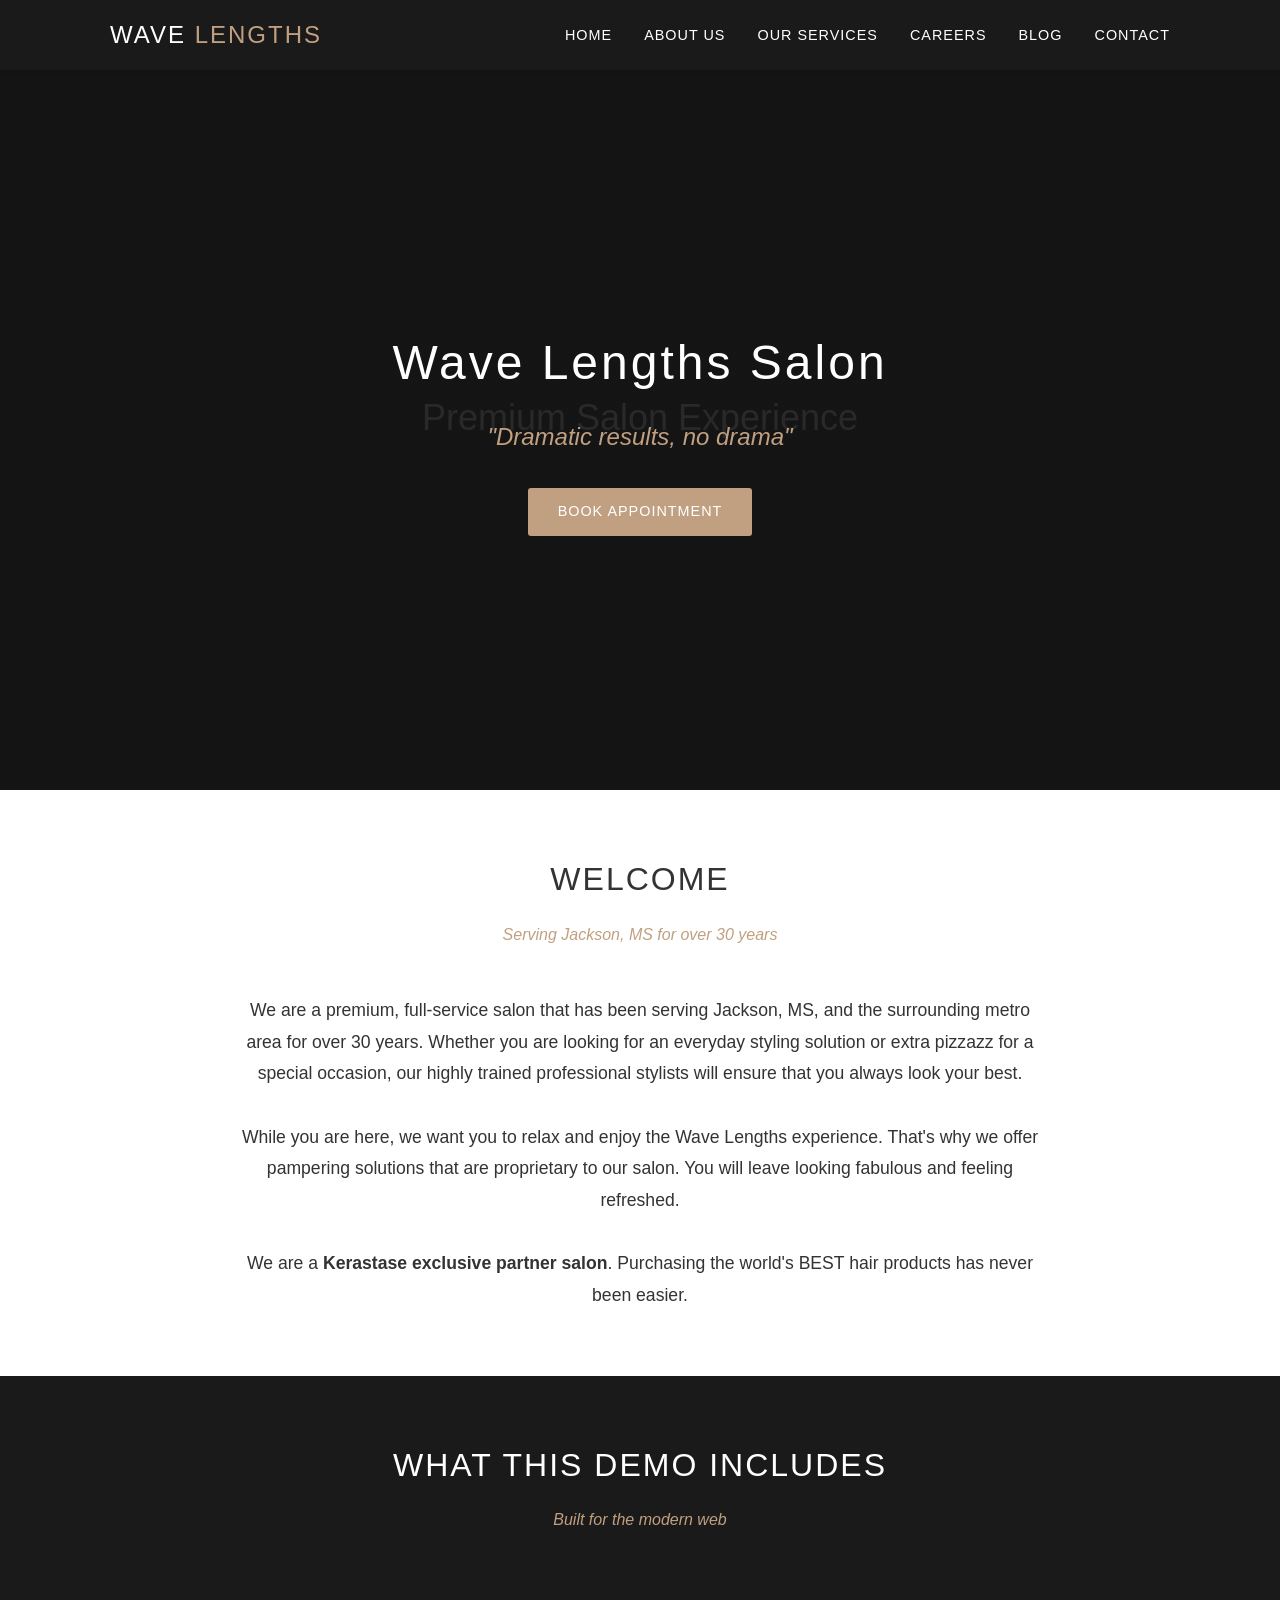
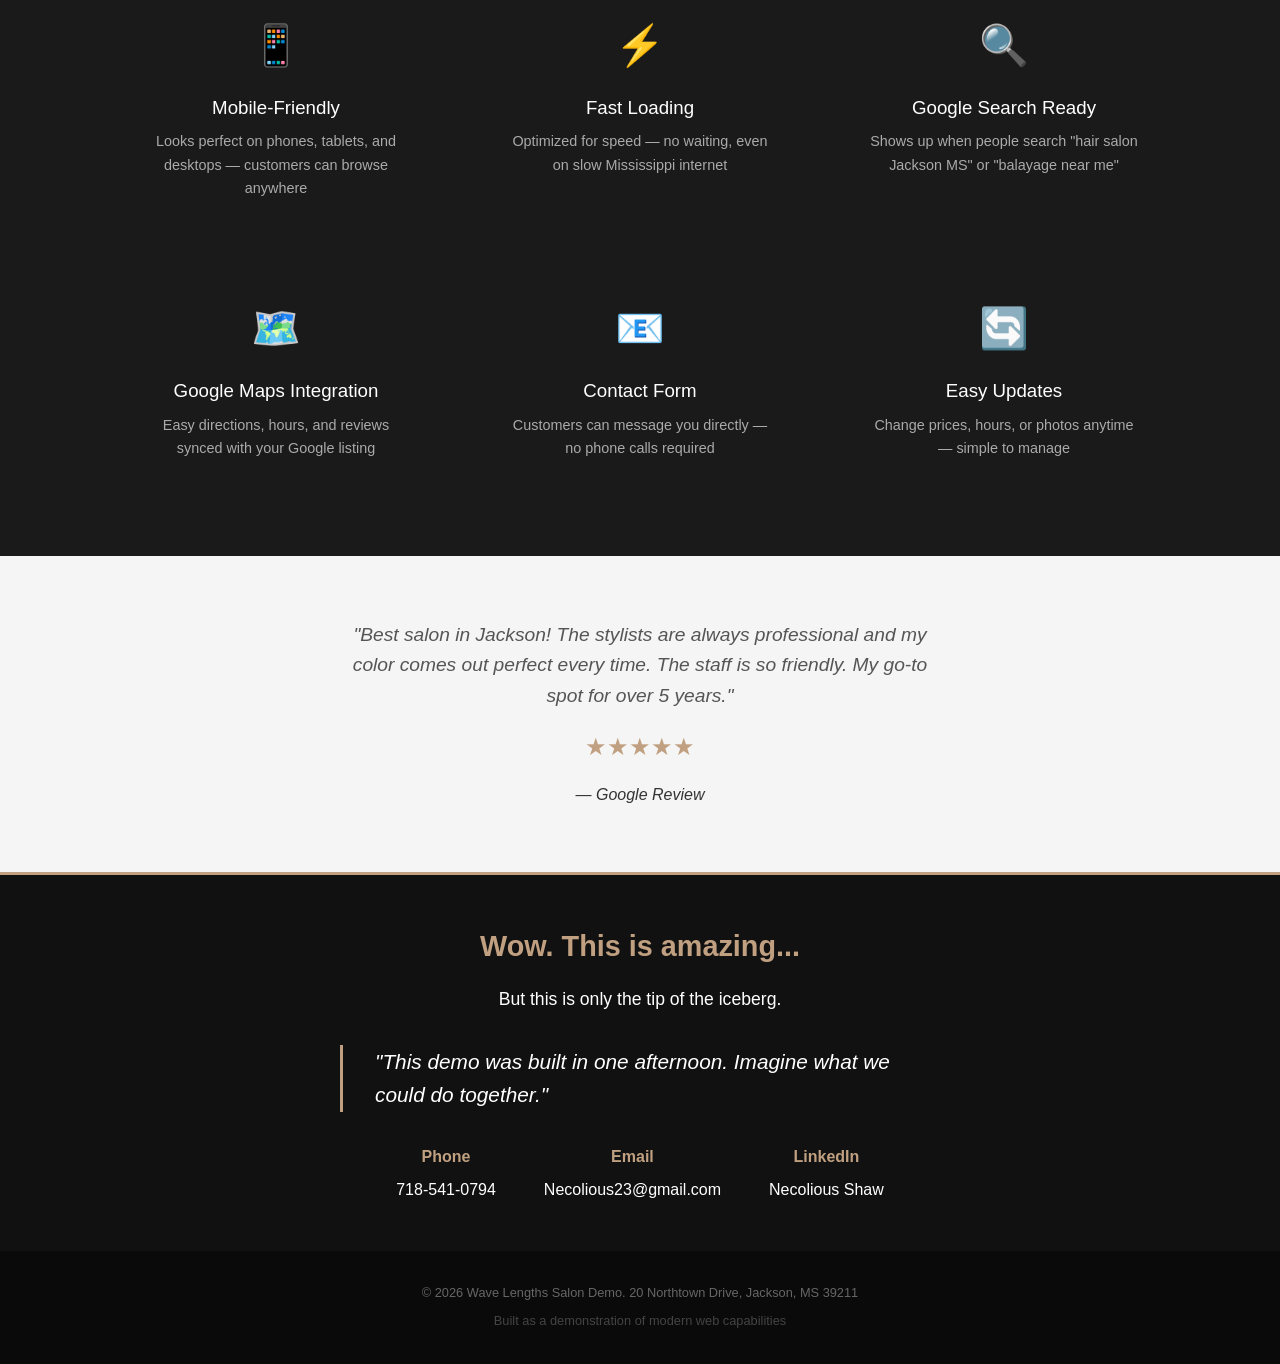
==== commit 7e8b6fd3: "Update index.html" ====
--- a/index.html
+++ b/index.html
@@ -3,116 +3,169 @@
 <head>
     <meta charset="UTF-8">
     <meta name="viewport" content="width=device-width, initial-scale=1.0">
-    <title>Wavelength SMS - Dramatic Results, No Drama</title>
+    <title>Wave Lengths Salon | Jackson, MS</title>
     <style>
         * { margin: 0; padding: 0; box-sizing: border-box; }
-        body { font-family: -apple-system, BlinkMacSystemFont, 'Segoe UI', Roboto, sans-serif; line-height: 1.6; color: #333; }
-        .container { max-width: 1200px; margin: 0 auto; padding: 0 20px; }
-        
-        /* Navigation */
-        nav { background: #fff; box-shadow: 0 2px 10px rgba(0,0,0,0.1); position: sticky; top: 0; z-index: 1000; }
-        .nav-container { display: flex; justify-content: space-between; align-items: center; padding: 1rem 0; }
-        .logo { font-size: 1.5rem; font-weight: bold; color: #6366f1; text-decoration: none; }
-        .nav-links { display: flex; gap: 2rem; list-style: none; }
-        .nav-links a { text-decoration: none; color: #555; font-weight: 500; transition: color 0.3s; }
-        .nav-links a:hover, .nav-links a.active { color: #6366f1; }
-        .mobile-menu { display: none; background: none; border: none; font-size: 1.5rem; cursor: pointer; }
-        
-        /* Hero */
-        .hero { background: linear-gradient(135deg, #667eea 0%, #764ba2 100%); color: white; padding: 100px 0; text-align: center; }
-        .hero h1 { font-size: 3rem; margin-bottom: 1rem; }
-        .hero p { font-size: 1.25rem; margin-bottom: 2rem; opacity: 0.9; }
-        .slogan { font-style: italic; font-size: 1.5rem; margin-bottom: 2rem; opacity: 0.95; }
-        .btn { display: inline-block; padding: 12px 30px; background: #fff; color: #6366f1; text-decoration: none; border-radius: 5px; font-weight: bold; transition: transform 0.3s; }
-        .btn:hover { transform: translateY(-2px); box-shadow: 0 10px 20px rgba(0,0,0,0.2); }
-        .btn-white { background: transparent; color: white; border: 2px solid white; margin-left: 1rem; }
-        
-        /* Features */
-        .features { padding: 80px 0; background: #f8fafc; }
-        .section-title { text-align: center; font-size: 2.5rem; margin-bottom: 3rem; color: #1e293b; }
-        .features-grid { display: grid; grid-template-columns: repeat(auto-fit, minmax(300px, 1fr)); gap: 2rem; }
-        .feature-card { background: white; padding: 2rem; border-radius: 10px; box-shadow: 0 4px 6px rgba(0,0,0,0.1); transition: transform 0.3s; }
-        .feature-card:hover { transform: translateY(-5px); }
-        .feature-icon { font-size: 3rem; margin-bottom: 1rem; }
-        .feature-card h3 { margin-bottom: 1rem; color: #1e293b; }
-        
-        /* CTA Section */
-        .cta { background: #1e293b; color: white; padding: 80px 0; text-align: center; }
-        .cta h2 { font-size: 2.5rem; margin-bottom: 1rem; }
-        
-        /* Footer */
-        footer { background: #0f172a; color: #94a3b8; padding: 40px 0; text-align: center; }
-        
+        body { font-family: 'Segoe UI', Tahoma, Geneva, Verdana, sans-serif; line-height: 1.6; color: #333; background: #f9f9f9; }
+        nav { background: #1a1a1a; padding: 1rem 0; position: sticky; top: 0; z-index: 100; box-shadow: 0 2px 5px rgba(0,0,0,0.1); }
+        .container { max-width: 1100px; margin: 0 auto; padding: 0 20px; }
+        nav .container { display: flex; justify-content: space-between; align-items: center; }
+        .logo { color: #fff; font-size: 1.5rem; font-weight: 300; letter-spacing: 2px; }
+        .logo span { color: #c0a080; }
+        nav ul { display: flex; list-style: none; }
+        nav ul li { margin-left: 2rem; }
+        nav ul li a { color: #fff; text-decoration: none; transition: color 0.3s; font-size: 0.9rem; text-transform: uppercase; letter-spacing: 1px; }
+        nav ul li a:hover { color: #c0a080; }
+        .hero { background: linear-gradient(rgba(0,0,0,0.4), rgba(0,0,0,0.4)), url('data:image/svg+xml,<svg xmlns="http://www.w3.org/2000/svg" viewBox="0 0 1200 600"><rect fill="%23222" width="1200" height="600"/><text fill="%23444" font-family="sans-serif" font-size="30" x="50%" y="50%" text-anchor="middle">Premium Salon Experience</text></svg>'); background-size: cover; background-position: center; height: 80vh; display: flex; align-items: center; justify-content: center; text-align: center; color: #fff; }
+        .hero-content h1 { font-size: 3rem; font-weight: 300; margin-bottom: 1rem; letter-spacing: 3px; }
+        .hero-content p { font-size: 1.5rem; margin-bottom: 2rem; font-style: italic; color: #c0a080; }
+        .btn { display: inline-block; padding: 12px 30px; background: #c0a080; color: #fff; text-decoration: none; border-radius: 3px; transition: all 0.3s; text-transform: uppercase; letter-spacing: 1px; font-size: 0.9rem; }
+        .btn:hover { background: #a08060; transform: translateY(-2px); }
+        .section { padding: 4rem 0; }
+        .section-title { text-align: center; font-size: 2rem; margin-bottom: 1rem; font-weight: 300; text-transform: uppercase; letter-spacing: 2px; }
+        .subtitle { text-align: center; color: #c0a080; margin-bottom: 3rem; font-style: italic; }
+        .intro { background: #fff; }
+        .intro-content { max-width: 800px; margin: 0 auto; text-align: center; font-size: 1.1rem; line-height: 1.8; }
+        .features { background: #1a1a1a; color: #fff; }
+        .features-grid { display: grid; grid-template-columns: repeat(auto-fit, minmax(250px, 1fr)); gap: 2rem; margin-top: 3rem; }
+        .feature { text-align: center; padding: 2rem; }
+        .feature-icon { font-size: 2.5rem; margin-bottom: 1rem; color: #c0a080; }
+        .feature h3 { margin-bottom: 0.5rem; font-weight: 400; }
+        .feature p { font-size: 0.9rem; color: #aaa; }
+        .testimonial { background: #f5f5f5; padding: 4rem 0; text-align: center; }
+        .testimonial-content { max-width: 600px; margin: 0 auto; font-style: italic; font-size: 1.2rem; color: #555; }
+        .stars { color: #c0a080; margin: 1rem 0; font-size: 1.5rem; }
+        .demo-footer { background: #111; color: #fff; padding: 3rem 0; text-align: center; border-top: 3px solid #c0a080; }
+        .demo-footer h3 { color: #c0a080; margin-bottom: 1rem; font-size: 1.8rem; }
+        .demo-footer p { margin-bottom: 2rem; font-size: 1.1rem; }
+        .contact-info { display: flex; justify-content: center; gap: 3rem; flex-wrap: wrap; margin-top: 2rem; }
+        .contact-item { text-align: center; }
+        .contact-item strong { display: block; color: #c0a080; margin-bottom: 0.5rem; }
+        .contact-item a { color: #fff; text-decoration: none; }
+        .contact-item a:hover { color: #c0a080; }
+        footer { background: #0a0a0a; color: #666; text-align: center; padding: 2rem 0; font-size: 0.8rem; }
         @media (max-width: 768px) {
-            .nav-links { display: none; }
-            .mobile-menu { display: block; }
-            .hero h1 { font-size: 2rem; }
-            .btn-white { margin-left: 0; margin-top: 1rem; }
+            nav ul { display: none; }
+            .hero-content h1 { font-size: 2rem; }
+            .contact-info { flex-direction: column; gap: 1rem; }
         }
     </style>
 </head>
 <body>
     <nav>
-        <div class="container nav-container">
-            <a href="index.html" class="logo">Wavelength SMS</a>
-            <ul class="nav-links">
-                <li><a href="index.html" class="active">Home</a></li>
+        <div class="container">
+            <div class="logo">WAVE <span>LENGTHS</span></div>
+            <ul>
+                <li><a href="index.html">Home</a></li>
                 <li><a href="about.html">About Us</a></li>
                 <li><a href="services.html">Our Services</a></li>
                 <li><a href="careers.html">Careers</a></li>
                 <li><a href="blog.html">Blog</a></li>
-                <li><a href="contact.html">Contact Us</a></li>
+                <li><a href="contact.html">Contact</a></li>
             </ul>
-            <button class="mobile-menu">☰</button>
         </div>
     </nav>
 
     <section class="hero">
-        <div class="container">
-            <h1>Business SMS That Actually Works</h1>
-            <p class="slogan">"Dramatic results, no drama"</p>
-            <p>Reach your customers where they are. Simple, powerful, reliable text messaging for modern businesses.</p>
-            <a href="services.html" class="btn">Explore Services</a>
-            <a href="contact.html" class="btn btn-white">Get in Touch</a>
+        <div class="hero-content">
+            <h1>Wave Lengths Salon</h1>
+            <p>"Dramatic results, no drama"</p>
+            <a href="contact.html" class="btn">Book Appointment</a>
         </div>
     </section>
 
-    <section class="features">
+    <section class="section intro">
         <div class="container">
-            <h2 class="section-title">Why Choose Us?</h2>
+            <h2 class="section-title">Welcome</h2>
+            <p class="subtitle">Serving Jackson, MS for over 30 years</p>
+            <div class="intro-content">
+                <p>We are a premium, full-service salon that has been serving Jackson, MS, and the surrounding metro area for over 30 years. Whether you are looking for an everyday styling solution or extra pizzazz for a special occasion, our highly trained professional stylists will ensure that you always look your best.</p>
+                <br>
+                <p>While you are here, we want you to relax and enjoy the Wave Lengths experience. That's why we offer pampering solutions that are proprietary to our salon. You will leave looking fabulous and feeling refreshed.</p>
+                <br>
+                <p>We are a <strong>Kerastase exclusive partner salon</strong>. Purchasing the world's BEST hair products has never been easier.</p>
+            </div>
+        </div>
+    </section>
+
+    <section class="section features">
+        <div class="container">
+            <h2 class="section-title" style="color: #fff;">What This Demo Includes</h2>
+            <p class="subtitle">Built for the modern web</p>
             <div class="features-grid">
-                <div class="feature-card">
+                <div class="feature">
                     <div class="feature-icon">📱</div>
-                    <h3>Two-Way Messaging</h3>
-                    <p>Have real conversations with your customers. Our platform supports seamless two-way SMS communication.</p>
+                    <h3>Mobile-Friendly</h3>
+                    <p>Looks perfect on phones, tablets, and desktops — customers can browse anywhere</p>
                 </div>
-                <div class="feature-card">
-                    <div class="feature-icon">🚀</div>
-                    <h3>Mass Texting</h3>
-                    <p>Send thousands of messages instantly. Perfect for promotions, updates, and emergency notifications.</p>
+                <div class="feature">
+                    <div class="feature-icon">⚡</div>
+                    <h3>Fast Loading</h3>
+                    <p>Optimized for speed — no waiting, even on slow Mississippi internet</p>
                 </div>
-                <div class="feature-card">
-                    <div class="feature-icon">⚡</div>
-                    <h3>API Integration</h3>
-                    <p>Developer-friendly API that integrates with your existing systems in minutes, not days.</p>
+                <div class="feature">
+                    <div class="feature-icon">🔍</div>
+                    <h3>Google Search Ready</h3>
+                    <p>Shows up when people search "hair salon Jackson MS" or "balayage near me"</p>
+                </div>
+                <div class="feature">
+                    <div class="feature-icon">🗺️</div>
+                    <h3>Google Maps Integration</h3>
+                    <p>Easy directions, hours, and reviews synced with your Google listing</p>
+                </div>
+                <div class="feature">
+                    <div class="feature-icon">📧</div>
+                    <h3>Contact Form</h3>
+                    <p>Customers can message you directly — no phone calls required</p>
+                </div>
+                <div class="feature">
+                    <div class="feature-icon">🔄</div>
+                    <h3>Easy Updates</h3>
+                    <p>Change prices, hours, or photos anytime — simple to manage</p>
                 </div>
             </div>
         </div>
     </section>
 
-    <section class="cta">
+    <section class="testimonial">
         <div class="container">
-            <h2>Ready to Transform Your Communication?</h2>
-            <p>Join thousands of businesses already using Wavelength SMS.</p>
-            <br>
-            <a href="contact.html" class="btn" style="background: #6366f1; color: white;">Start Today</a>
+            <div class="testimonial-content">
+                "Best salon in Jackson! The stylists are always professional and my color comes out perfect every time. The staff is so friendly. My go-to spot for over 5 years."
+            </div>
+            <div class="stars">★★★★★</div>
+            <p><em>— Google Review</em></p>
+        </div>
+    </section>
+
+    <section class="demo-footer">
+        <div class="container">
+            <h3>Wow. This is amazing...</h3>
+            <p>But this is only the tip of the iceberg.</p>
+            <p style="font-size: 1.3rem; margin: 2rem 0; font-style: italic; border-left: 3px solid #c0a080; padding-left: 2rem; text-align: left; max-width: 600px; margin: 2rem auto;">
+                "This demo was built in one afternoon. Imagine what we could do together."
+            </p>
+            
+            <div class="contact-info">
+                <div class="contact-item">
+                    <strong>Phone</strong>
+                    <a href="tel:718-541-0794">718-541-0794</a>
+                </div>
+                <div class="contact-item">
+                    <strong>Email</strong>
+                    <a href="mailto:Necolious23@gmail.com">Necolious23@gmail.com</a>
+                </div>
+                <div class="contact-item">
+                    <strong>LinkedIn</strong>
+                    <a href="https://www.linkedin.com/in/necolious-shaw-442873396/" target="_blank">Necolious Shaw</a>
+                </div>
+            </div>
         </div>
     </section>
 
     <footer>
         <div class="container">
-            <p>&copy; 2026 Wavelength SMS. All rights reserved.</p>
-            <p>Dramatic results, no drama.</p>
+            <p>© 2026 Wave Lengths Salon Demo. 20 Northtown Drive, Jackson, MS 39211</p>
+            <p style="margin-top: 0.5rem; color: #444;">Built as a demonstration of modern web capabilities</p>
         </div>
     </footer>
 </body>
